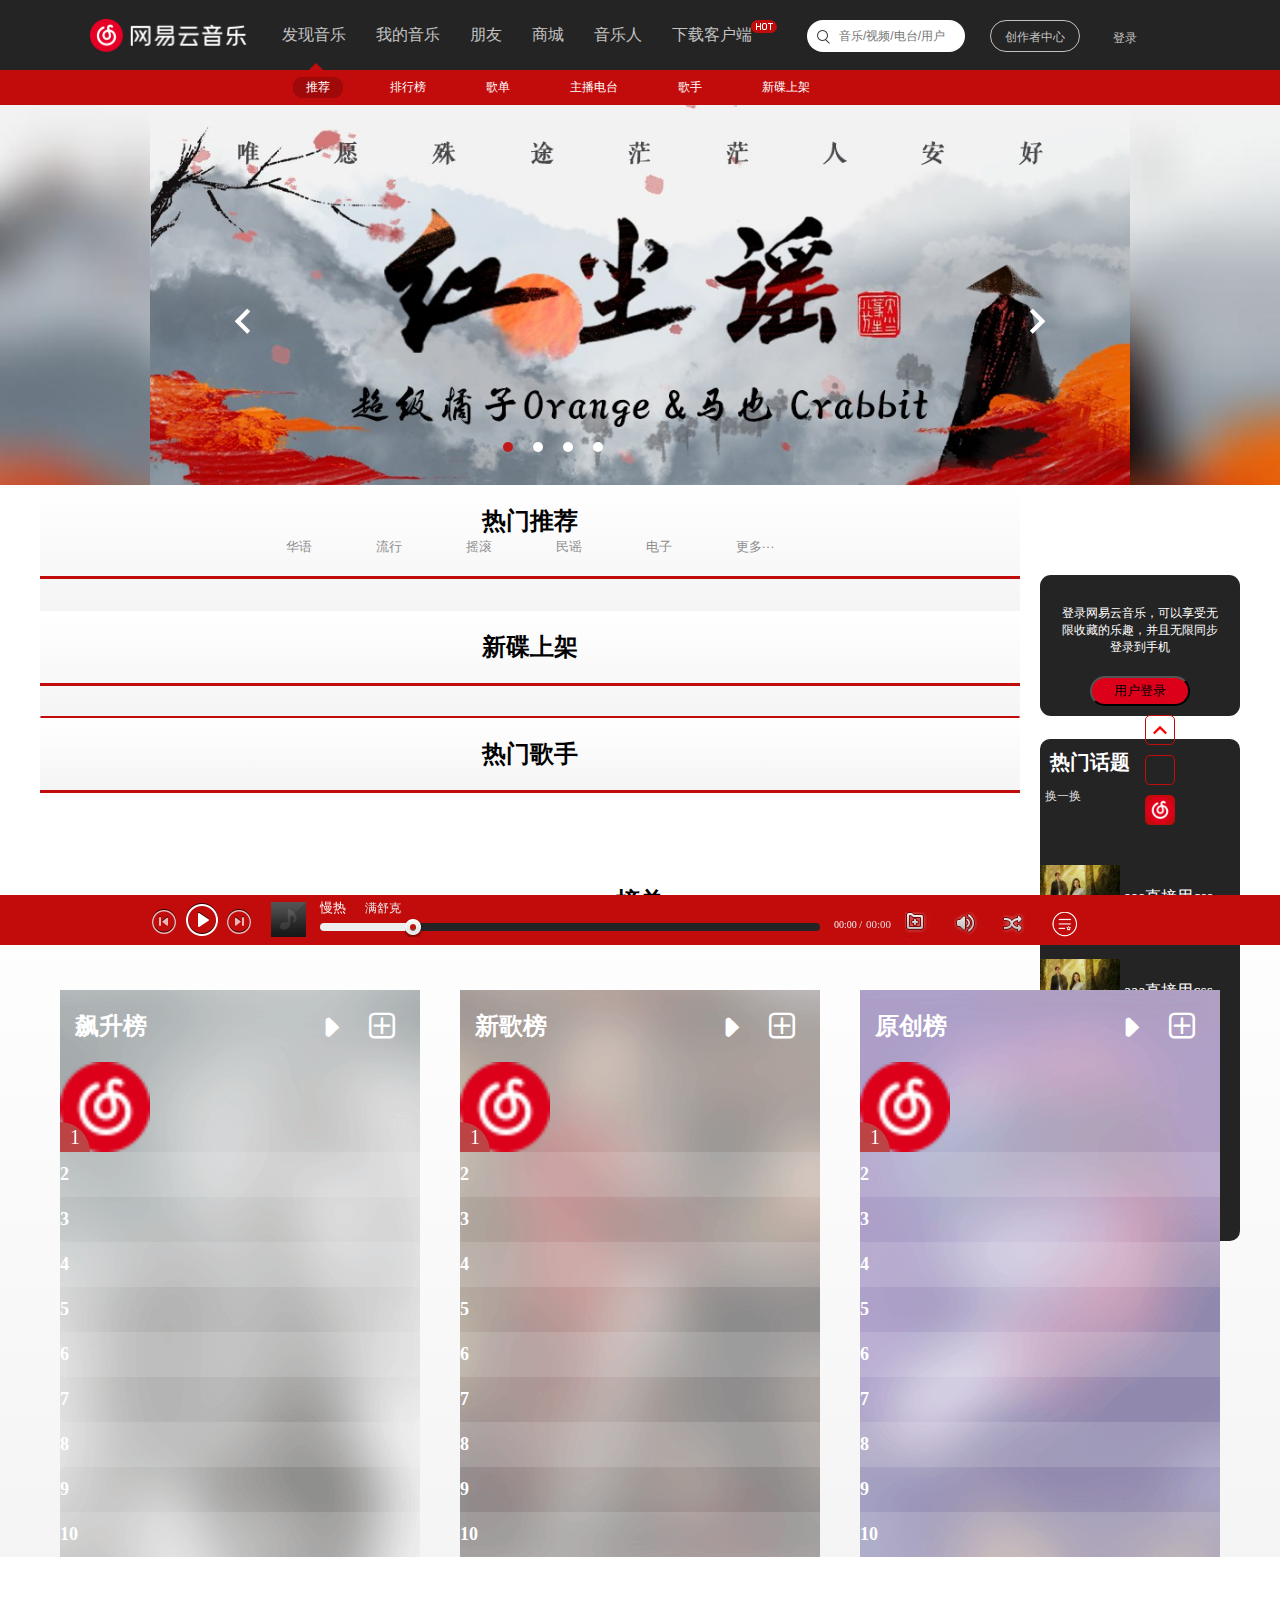
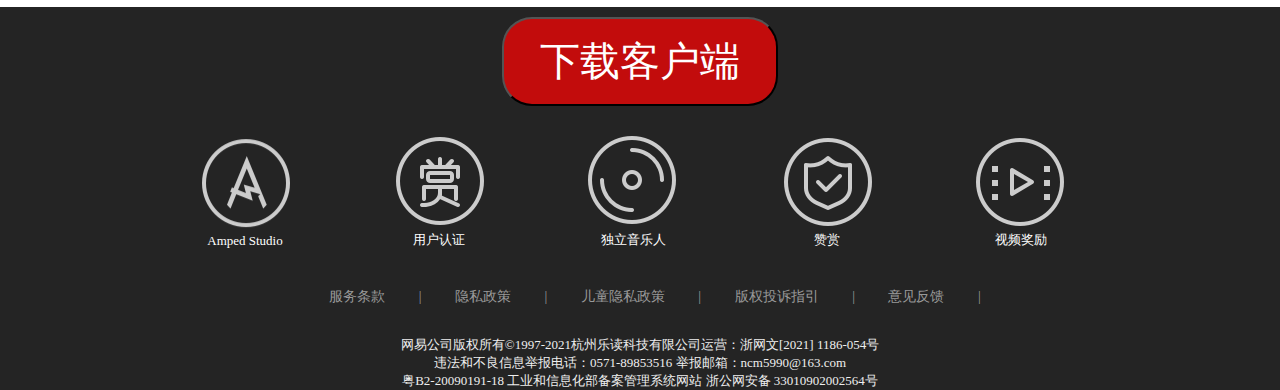
==== index.html @ 09f75d15 "主页登录" ====
<!DOCTYPE html>
<html lang="en">
<head>
    <meta charset="UTF-8">
    <meta http-equiv="X-UA-Compatible" content="IE=edge">
    <meta name="viewport" content="width=device-width, initial-scale=1.0">
    <meta name="keywords" content="网易云音乐，音乐，播放器，网易，下载，播放，DJ，免费，明星，精选，歌单，识别音乐，收藏，分享音乐，音乐互动，高音质，320K，音乐社交，官网，music.163.com">
    <meta name="description" content="网易云音乐是一款专注于发现与分享的音乐产品，依托专业音乐人、DJ、好友推荐及社交功能，为用户打造全新的音乐生活。">
    <link rel="stylesheet" href="css/base.css">
    <link rel="stylesheet" href="css/master-index.css">
    <link rel="stylesheet" href="css/product.css">
    <link rel="stylesheet" href="css/user.css">
    <link rel="stylesheet" href="css/search.css">
   <!-- <link rel="shortcut icon" href="images/base/favicon (1).ico" type="image/x-icon"> -->
    <title>网易云音乐</title>
    <style>
        
    </style>
</head>
<body>
    <head>
        <!-- 顶部导航栏 -->
        <div class="flex-top">
            <div class="top">
                    <h1 class="logo"><a href="#/index">网易云音乐</a></h1>
                    <div class="nav">
                        <ul>
                            <li class="nav-son">
                                <a href="#">发现音乐</a>
                            </li>
                            <li class="nav-son"><a href="#">我的音乐</a></li>
                            <li class="nav-son"><a href="#">朋友</a></li>
                            <li class="nav-son"><a href="#">商城</a></li>
                            <li class="nav-son"><a href="#">音乐人</a></li>
                            <li class="nav-son"><a href="#">下载客户端</a></li>
                        </ul>
                        <div class="nav-hot"></div>
                    </div>
                    <!-- 搜索 -->
                    <div class="search">
                        <form action="" id="sea-form">
                            <input type="text" name="" id="index-sea" placeholder="音乐/视频/电台/用户">
                        </form>
                        <div class="relative-search">
                            <p class="rs-user">搜索相关用户 ></p>
                            <div class="rs-main">
                                <div class="rs-m" type='songs'>
                                    <div class="rs-type">
                                        <i class="ico rs-ico-s"></i>
                                        <em>单曲</em>
                                    </div>
                                    <div class="rs-con">
                                        <ul>
                                            <!-- <li>水星记-郭顶</li> -->
                                        </ul>
                                    </div>
                                </div>
                                <div class="rs-m" type='artists'>
                                    <div class="rs-type">
                                        <i class="ico rs-ico-er"></i>
                                        <em>歌手</em>
                                    </div>
                                    <div class="rs-con">
                                        <ul>
                                            <!-- <li>水星记-郭顶</li> -->
        
                                        </ul>
                                    </div>
                                </div>
                                <div class="rs-m " type='albums'>
                                    <div class="rs-type">
                                        <i class="ico rs-ico-al"></i>
                                        <em>专辑</em>
                                    </div>
                                    <div class="rs-con">
                                        <ul>
                                            <!-- <li>水星记-郭顶</li> -->
        
                                        </ul>
                                    </div>
                                </div>
                                <div class="rs-m" type='playlists'>
                                    <div class="rs-type">
                                        <i class="ico rs-ico-l"></i>
                                        <em>歌单</em>
                                    </div>
                                    <div class="rs-con">
                                        <ul>
                                            <!-- <li>水星记-郭顶</li> -->
                                        </ul>
                                    </div>
                                </div>
                            </div>
                        </div>
                    </div>
                    <!-- 创作者中心 -->
                    <div class="create">
                        <a href="#">创作者中心</a>
                    </div>
                    <div class="top-login">
                        <a href="#" id="login">登录</a>
                        <div class="person-head" style="display: none;"> 
                            <div class="personal-menu">
                                <ul>
                                    <li>
                                        <i class="top-ico top-ico-1"></i>
                                        <span>我的主页</span>
                                    </li>
                                    <li>
                                        <i class="top-ico top-ico-2"></i>
                                        <span>我的消息</span>
                                    </li>
                                    <li>
                                        <i class="top-ico top-ico-3"></i>
                                        <span>我的等级</span>
                                    </li>
                                    <li>
                                        <i class="top-ico top-ico-4"></i>
                                        <span>VIP会员</span>
                                    </li>
                                    <li>
                                        <i class="top-ico top-ico-5"></i>
                                        <span>个人设置</span>
                                    </li>
                                    <li>
                                        <i class="top-ico top-ico-6"></i>
                                        <span>实名认证</span>
                                    </li>
                                    <li id="logout">
                                        <i class="top-ico top-ico-7"></i>
                                        <span>退出</span>
                                    </li>
                                </ul>
                            </div>
                        </div> 
                    </div>
            </div>
            <div class="box-subnav">
                <ul class="subnav">
                    <li class="subnav-first subnav-first-s"><a href="#">推荐</a></li>
                    <li class="subnav-first"><a href="#">排行榜</a></li>
                    <li class="subnav-first"><a href="#">歌单</a></li>
                    <li class="subnav-first"><a href="#">主播电台</a></li>
                    <li class="subnav-first"><a href="#">歌手</a></li>
                    <li class="subnav-first"><a href="#">新碟上架</a></li>
                    <div class="triangle"></div>
                </ul>
    
            </div>
        </div>
    </head>
        <!-- 占位 -->
        <div class="occu"></div>
        <!-- 首页 -->
    <div id="index" style="display: block;">
        <!-- 轮播图 -->
        <div class="box-reco">
            <div class="scroll">
                <ul>
                    <li class="rec-pic">
                        <img src="images/scroll/109951165909900081 (1).jpg" alt="">
                        <!-- <img src="images/scroll/109951165908393576.jpg" alt=""> -->
                    </li>
                    <li class="rec-pic">
                        <img src="images/scroll/109951165910034661 (1).jpg" alt="">
                    </li>
                    <li class="rec-pic">
                        <img src="images/scroll/109951165910191407 (1).jpg" alt="">
                    </li>
                    <li class="rec-pic">
                        <img src="images/scroll/109951165910873012 (1).jpg" alt="">
                    </li>
                </ul>
                <div class="arrow-l"></div>
                <div class="arrow-r"></div>
                <ul class="box-scr-dot">
    
                </ul>
            </div>
        </div>
        <!-- 中间 -->
        <div class="main clearfix">
            <!-- 中间左边 -->
            <div class="lw ">
                <!-- 热门推荐 -->
                <div class="box-hot">
                    <div class="hot-title">
                        <h2>热门推荐</h2>
                        <div class="box-hot-class">
                            <span class="hot-class"><a id="mand">华语</a></span>
                            <span class="hot-class"><a>流行</a></span>
                            <span class="hot-class"><a>摇滚</a></span>
                            <span class="hot-class"><a>民谣</a></span>
                            <span class="hot-class"><a>电子</a></span>
                            <span class=""><a>更多···</a></span>
                        </div>
                    </div>
                    <div class="hot w">
                        <div class="hot-son">
                            <a href="" class="hot-song">
                                <div class="msk"></div>
                                <img src="" alt="">
                                <div class="b-coast">
                                    <span class="hot-play"></span>
                                    <span class="hot-list"></span>
                                    <!-- 播放次数 -->
                                    <div class="plays"></div>
                                </div>
                                <p></p>
                            </a>
                        </div>
                        <div class="hot-son">
                            <a href="" class="hot-song">
                                <div class="msk"></div>
                                <img src="" alt="">
                                <div class="b-coast">
                                    <span class="hot-play"></span>
                                    <span class="hot-list"></span>
                                    <!-- 播放次数 -->
                                    <div class="plays"></div>
                                </div>
                                <p></p>
                            </a>
                        </div>
                        <div class="hot-son">
                            <a href="" class="hot-song">
                                <div class="msk"></div>
                                <img src="" alt="">
                                <div class="b-coast">
                                    <span class="hot-play"></span>
                                    <span class="hot-list"></span>
                                    <!-- 播放次数 -->
                                    <div class="plays"></div>
                                </div>
                                <p></p>
                            </a>
                        </div>
                        <div class="hot-son">
                            <a href="" class="hot-song">
                                <div class="msk"></div>
                                <img src="" alt="">
                                <div class="b-coast">
                                    <span class="hot-play"></span>
                                    <span class="hot-list"></span>
                                    <!-- 播放次数 -->
                                    <div class="plays"></div>
                                </div>
                                <p></p>
                            </a>
                        </div>
                        <div class="hot-son">
                            <a href="" class="hot-song">
                                <div class="msk"></div>
                                <img src="" alt="">
                                <div class="b-coast">
                                    <span class="hot-play"></span>
                                    <span class="hot-list"></span>
                                    <!-- 播放次数 -->
                                    <div class="plays"></div>
                                </div>
                                <p></p>
                            </a>
                        </div>
                    </div>
                </div>
                <!-- 新碟上架 -->
                <div class="box-shelves">
                    <div class="shelves-title">
                        <h2>新碟上架</h2>
                    </div>
                    <div class="shelves w">
                        <div class="she-arrow-l"></div>
                        <div class="she-arrow-r"></div>
                        <div class="b-shelves">
    
                        </div>
                        <!-- <ul>
                        <li class="shelves-disc">
                            <img src="http://p3.music.126.net/-m-l_6UuaaC8om3YpktDwQ==/109951165933863714.jpg">
                            <span class="msk"></span>
                            <p>
                                <a class="she-disc-name">宋词</a>
                            </p>
                            <p>
                                <a class="she-disc-singer">窦唯   朝简</a>
                            </p>
                        </li>
                    </ul> -->
                    </div>
                </div>
                <!-- 热门歌手 -->
                <div class="box-singer">
                    <div class="singer-title">
                        <h2>热门歌手</h2>
                    </div>
                    <div class="b-singer w">
                        <ul class="">
                            <!-- <li class="singer">
                            <img src="images/occupy/109951162820707114.jpg" alt="">
                            <div class="sin">
                            <p><a href="#" class="sin-name">Find乐团</a></p>
                            <p><a href="#" class="sin-brief">独立音乐人</a></p>
                            </div>
                        </li> -->
                        </ul>
                    </div>
                </div>
            </div>
            <!-- 中间右边 -->
            <div class="rw">
                <div class="user">
                    <div class="nologin">
                        <p>登录网易云音乐，可以享受无限收藏的乐趣，并且无限同步登录到手机</p>
                        <button>用户登录</button>
                    </div>
                    <div class="loging">
                        <div class="user-pic">
                            <img src="images/occupy/109951162820707114.jpg" alt="">
                        </div>
                        <div class="loging-r">
                            <div class="user-name">用户名</div>
                            <button>签到</button>
                        </div>
                        <div class="loging-bu">
                            <div class="l-bu">
                                <p class="playlist-count">0</p>
                                <p>歌单</p>
                            </div>
                            <div class="l-bu">
                                <p class="mv-count">0</p>
                                <p>mv</p>
                            </div>
                            <div class="l-bu">
                                <p class="program-count">0</p>
                                <p>节目</p>
                            </div>
                        </div>
                    </div>
                </div>
                <!-- 热门话题 -->
                <div class="b-hot-topic">
                    <div class="topic-t">热门话题</div>
                    <span>换一换</span>
                    <ul>
                        <li>
                            <div class="t-pic">
                                <img src="" alt="">
                            </div>
                            <p class="t-title"></p>
                        </li>
                        <li>
                            <div class="t-pic">
                                <img src="images/occupy/109951165809269097.jpg" alt="">
                            </div>
                            <p class="t-title">aaa直接用css属性设置(只有-webkit内核才有作用)</p>
                        </li>
                        <li>
                            <div class="t-pic">
                                <img src="images/occupy/109951165809269097.jpg" alt="">
                            </div>
                            <p class="t-title">aaa直接用css属性设置(只有-webkit内核才有作用)</p>
                        </li>
                        <li>
                            <div class="t-pic">
                                <img src="images/occupy/109951165809269097.jpg" alt="">
                            </div>
                            <p class="t-title">aaa直接用css属性设置(只有-webkit内核才有作用)</p>
                        </li>
                        <li>
                            <div class="t-pic">
                                <img src="images/occupy/109951165809269097.jpg" alt="">
                            </div>
                            <p class="t-title">aaa直接用css属性设置(只有-webkit内核才有作用)</p>
                        </li>
                    </ul>
                </div>
            </div>
        </div>
        <!-- 榜单 -->
        <div class="box-rank">
            <div class="rank-title">
                <h2>榜单</h2>
            </div>
            <div class="b-rank main">
                <div class="up-rank rankone" tag='19723756'>
                    <div class="rank-top">
                        <h2>飙升榜</h2>
                        <span title="添加到播放列表"></span>
                        <span title="播放"></span>
                    </div>
                    <ul>
                        <li class="rank rank-on">
                            <span class="rank-pic" style="display: inline-block;"></span>
                            <span class="pic-num">1</span>
                            <a href="javascript:;"></a>
                            <div class="rank-ico">
                                <span title="播放"></span>
                                <span title="添加到播放列表"></span>
                            </div>
                            <span class="singer-name"><a href="javascript:;"></a></span>
                        </li>
                        <li class="rank rank-even">
                            <span class="rank-pic"></span>
                            <span class="rank-num">2</span>
                            <a href="javascript:;"></a>
                            <div class="rank-ico">
                                <span title="播放"></span>
                                <span title="添加到播放列表"></span>
                            </div>
                            <span class="singer-name"><a href="javascript:;"></a></span>
                        </li>
                        <li class="rank">
                            <span class="rank-pic"></span>
                            <span class="rank-num">3</span>
                            <a href="javascript:;"></a>
                            <div class="rank-ico">
                                <span title="播放"></span>
                                <span title="添加到播放列表"></span>
                            </div>
                            <span class="singer-name"><a href="javascript:;"></a></span>
                        </li>
                        <li class="rank rank-even">
                            <span class="rank-pic"></span>
                            <span class="rank-num">4</span>
                            <a href="javascript:;"></a>
                            <div class="rank-ico">
                                <span title="播放"></span>
                                <span title="添加到播放列表"></span>
                            </div>
                            <span class="singer-name"><a href="javascript:;"></a></span>
                        </li>
                        <li class="rank">
                            <span class="rank-pic"></span>
                            <span class="rank-num">5</span>
                            <a href="javascript:;"></a>
                            <div class="rank-ico">
                                <span title="播放"></span>
                                <span title="添加到播放列表"></span>
                            </div>
                            <span class="singer-name"><a href="javascript:;"></a></span>
                        </li>
                        <li class="rank rank-even">
                            <span class="rank-pic"></span>
                            <span class="rank-num">6</span>
                            <a href="javascript:;"></a>
                            <div class="rank-ico">
                                <span title="播放"></span>
                                <span title="添加到播放列表"></span>
                            </div>
                            <span class="singer-name"><a href="javascript:;"></a></span>
                        </li>
                        <li class="rank">
                            <span class="rank-pic"></span>
                            <span class="rank-num">7</span>
                            <a href="javascript:;"></a>
                            <div class="rank-ico">
                                <span title="播放"></span>
                                <span title="添加到播放列表"></span>
                            </div>
                            <span class="singer-name"><a href="javascript:;"></a></span>
                        </li>
                        <li class="rank rank-even">
                            <span class="rank-pic"></span>
                            <span class="rank-num">8</span>
                            <a href="javascript:;"></a>
                            <div class="rank-ico">
                                <span title="播放"></span>
                                <span title="添加到播放列表"></span>
                            </div>
                            <span class="singer-name"><a href="javascript:;"></a></span>
                        </li>
                        <li class="rank">
                            <span class="rank-pic"></span>
                            <span class="rank-num">9</span>
                            <a href="javascript:;"></a>
                            <div class="rank-ico">
                                <span title="播放"></span>
                                <span title="添加到播放列表"></span>
                            </div>
                            <span class="singer-name"><a href="javascript:;"></a></span>
                        </li>
                        <li class="rank rank-even">
                            <span class="rank-pic"></span>
                            <span class="rank-num">10</span>
                            <a href="javascript:;"></a>
                            <div class="rank-ico">
                                <span title="播放"></span>
                                <span title="添加到播放列表"></span>
                            </div>
                            <span class="singer-name"><a href="javascript:;"></a></span>
                        </li>
    
                    </ul>
                </div>
                <div class="new-rank rankone" tag='3779629'>
                    <div class="rank-top">
                        <h2>新歌榜</h2>
                        <span title="添加到播放列表"></span>
                        <span title="播放"></span>
                    </div>
                    <ul>
                        <li class="rank rank-on">
                            <span class="rank-pic" style="display: inline-block;"></span>
                            <span class="pic-num">1</span>
                            <a href="javascript:;"></a>
                            <div class="rank-ico">
                                <span title="播放"></span>
                                <span title="添加到播放列表"></span>
                            </div>
                            <span class="singer-name"><a href="javascript:;"></a></span>
                        </li>
                        <li class="rank rank-even">
                            <span class="rank-pic"></span>
                            <span class="rank-num">2</span>
                            <a href="javascript:;"></a>
                            <div class="rank-ico">
                                <span title="播放"></span>
                                <span title="添加到播放列表"></span>
                            </div>
                            <span class="singer-name"><a href="javascript:;"></a></span>
                        </li>
                        <li class="rank">
                            <span class="rank-pic"></span>
                            <span class="rank-num">3</span>
                            <a href="javascript:;"></a>
                            <div class="rank-ico">
                                <span title="播放"></span>
                                <span title="添加到播放列表"></span>
                            </div>
                            <span class="singer-name"><a href="javascript:;"></a></span>
                        </li>
                        <li class="rank rank-even">
                            <span class="rank-pic"></span>
                            <span class="rank-num">4</span>
                            <a href="javascript:;"></a>
                            <div class="rank-ico">
                                <span title="播放"></span>
                                <span title="添加到播放列表"></span>
                            </div>
                            <span class="singer-name"><a href="javascript:;"></a></span>
                        </li>
                        <li class="rank">
                            <span class="rank-pic"></span>
                            <span class="rank-num">5</span>
                            <a href="javascript:;"></a>
                            <div class="rank-ico">
                                <span title="播放"></span>
                                <span title="添加到播放列表"></span>
                            </div>
                            <span class="singer-name"><a href="javascript:;"></a></span>
                        </li>
                        <li class="rank rank-even">
                            <span class="rank-pic"></span>
                            <span class="rank-num">6</span>
                            <a href="javascript:;"></a>
                            <div class="rank-ico">
                                <span title="播放"></span>
                                <span title="添加到播放列表"></span>
                            </div>
                            <span class="singer-name"><a href="javascript:;"></a></span>
                        </li>
                        <li class="rank">
                            <span class="rank-pic"></span>
                            <span class="rank-num">7</span>
                            <a href="javascript:;"></a>
                            <div class="rank-ico">
                                <span title="播放"></span>
                                <span title="添加到播放列表"></span>
                            </div>
                            <span class="singer-name"><a href="javascript:;"></a></span>
                        </li>
                        <li class="rank rank-even">
                            <span class="rank-pic"></span>
                            <span class="rank-num">8</span>
                            <a href="javascript:;"></a>
                            <div class="rank-ico">
                                <span title="播放"></span>
                                <span title="添加到播放列表"></span>
                            </div>
                            <span class="singer-name"><a href="javascript:;"></a></span>
                        </li>
                        <li class="rank">
                            <span class="rank-pic"></span>
                            <span class="rank-num">9</span>
                            <a href="javascript:;"></a>
                            <div class="rank-ico">
                                <span title="播放"></span>
                                <span title="添加到播放列表"></span>
                            </div>
                            <span class="singer-name"><a href="javascript:;"></a></span>
                        </li>
                        <li class="rank rank-even">
                            <span class="rank-pic"></span>
                            <span class="rank-num">10</span>
                            <a href="javascript:;"></a>
                            <div class="rank-ico">
                                <span title="播放"></span>
                                <span title="添加到播放列表"></span>
                            </div>
                            <span class="singer-name"><a href="javascript:;"></a></span>
                        </li>
    
                    </ul>
                </div>
                <div class="ori-rank rankone" tag='2884035'>
                    <div class="rank-top">
                        <h2>原创榜</h2>
                        <span title="添加到播放列表"></span>
                        <span title="播放"></span>
                    </div>
                    <ul>
                        <li class="rank rank-on">
                            <span class="rank-pic" style="display: inline-block;"></span>
                            <span class="pic-num">1</span>
                            <a href="javascript:;"></a>
                            <div class="rank-ico">
                                <span title="播放"></span>
                                <span title="添加到播放列表"></span>
                            </div>
                            <span class="singer-name"><a href="javascript:;"></a></span>
                        </li>
                        <li class="rank rank-even">
                            <span class="rank-pic"></span>
                            <span class="rank-num">2</span>
                            <a href="javascript:;"></a>
                            <div class="rank-ico">
                                <span title="播放"></span>
                                <span title="添加到播放列表"></span>
                            </div>
                            <span class="singer-name"><a href="javascript:;"></a></span>
                        </li>
                        <li class="rank">
                            <span class="rank-pic"></span>
                            <span class="rank-num">3</span>
                            <a href="javascript:;"></a>
                            <div class="rank-ico">
                                <span title="播放"></span>
                                <span title="添加到播放列表"></span>
                            </div>
                            <span class="singer-name"><a href="javascript:;"></a></span>
                        </li>
                        <li class="rank rank-even">
                            <span class="rank-pic"></span>
                            <span class="rank-num">4</span>
                            <a href="javascript:;"></a>
                            <div class="rank-ico">
                                <span title="播放"></span>
                                <span title="添加到播放列表"></span>
                            </div>
                            <span class="singer-name"><a href="javascript:;"></a></span>
                        </li>
                        <li class="rank">
                            <span class="rank-pic"></span>
                            <span class="rank-num">5</span>
                            <a href="javascript:;"></a>
                            <div class="rank-ico">
                                <span title="播放"></span>
                                <span title="添加到播放列表"></span>
                            </div>
                            <span class="singer-name"><a href="javascript:;"></a></span>
                        </li>
                        <li class="rank rank-even">
                            <span class="rank-pic"></span>
                            <span class="rank-num">6</span>
                            <a href="javascript:;"></a>
                            <div class="rank-ico">
                                <span title="播放"></span>
                                <span title="添加到播放列表"></span>
                            </div>
                            <span class="singer-name"><a href="javascript:;"></a></span>
                        </li>
                        <li class="rank">
                            <span class="rank-pic"></span>
                            <span class="rank-num">7</span>
                            <a href="javascript:;"></a>
                            <div class="rank-ico">
                                <span title="播放"></span>
                                <span title="添加到播放列表"></span>
                            </div>
                            <span class="singer-name"><a href="javascript:;"></a></span>
                        </li>
                        <li class="rank rank-even">
                            <span class="rank-pic"></span>
                            <span class="rank-num">8</span>
                            <a href="javascript:;"></a>
                            <div class="rank-ico">
                                <span title="播放"></span>
                                <span title="添加到播放列表"></span>
                            </div>
                            <span class="singer-name"><a href="javascript:;"></a></span>
                        </li>
                        <li class="rank">
                            <span class="rank-pic"></span>
                            <span class="rank-num">9</span>
                            <a href="javascript:;"></a>
                            <div class="rank-ico">
                                <span title="播放"></span>
                                <span title="添加到播放列表"></span>
                            </div>
                            <span class="singer-name"><a href="javascript:;"></a></span>
                        </li>
                        <li class="rank rank-even">
                            <span class="rank-pic"></span>
                            <span class="rank-num">10</span>
                            <a href="javascript:;"></a>
                            <div class="rank-ico">
                                <span title="播放"></span>
                                <span title="添加到播放列表"></span>
                            </div>
                            <span class="singer-name"><a href="javascript:;"></a></span>
                        </li>
    
                    </ul>
                </div>
            </div>
        </div>
    </div>
    <div id="search" class="w" style="display: none;">
        <div class="s-bar">
        <input type="text" value="something" id="s-inp">
        <input type="button" name="" id="s-btn">
    </div>
    <span class="s-tip">搜索“”，找到 9999 首单曲</span>
    <div class="s-class">
        <ul>
            <li class="s-cl-on">单曲</li>
            <li>歌手</li>
            <li>专辑</li>
            <li>视频</li>
            <li>歌词</li>
            <li>歌单</li>
            <li>声音主播</li>
            <li>用户</li>
        </ul>
    </div>
    <div class="s-res">
        <ul>
            <!-- <li>
                <span class="s-name">something</span>
                <div class="s-ico">
                    <span class="s-play"></span>
                    <span class="s-add"></span>
                </div>
                <span class="s-art">YYYY</span>
                <span class="s-alu">ZZZ</span>
                <span class="s-leng">00:00</span>
            </li> -->
            
        </ul>
    </div>
    <div class="s-page">
        <button href="#" class="pa-b">&lt;&nbsp;上一页</button> 
        <div class="pa-count">
            <a href="#" class="pa-on">1</a>
            <!-- <span>...</span>
            <a href="#">2</a>
            <a href="#">2</a>
            <a href="#">2</a>
            <span>...</span>
            <a href="#">2</a> -->
        </div>
        <button href="#" class="pa-n">下一页&nbsp;&gt;</button>
    </div>
    </div>
    <footer>
        <div class="w">
            <div class="btu">
                <button><a href="#">下载客户端</a></button>
            </div>
            <div class="footer-pic">
                <a href="#">
                    <span class="footer-pic-son footer-pic-son1">
                        <p>Amped Studio</p>
                    </span>
                </a>
                <a href="#">
                    <span class="footer-pic-son footer-pic-son2">
                        <p>用户认证</p>
                    </span>
                </a>
                <a href="#">
                    <span class="footer-pic-son footer-pic-son3">
                        <p>独立音乐人</p>
                    </span>
                </a>
                <a href="#">
                    <span class="footer-pic-son footer-pic-son4">
                        <p>赞赏</p>
                    </span>
                </a>
                <a href="#">
                    <span class="footer-pic-son footer-pic-son5">
                        <p>视频奖励</p>
                    </span>
                </a>

            </div>
            <div class="clause">
                <a href="#">服务条款</a>
                <span>|</span>
                <a href="#">隐私政策</a>
                <span>|</span>
                <a href="#">儿童隐私政策</a>
                <span>|</span>
                <a href="#">版权投诉指引</a>
                <span>|</span>
                <a href="#">意见反馈</a>
                <span>|</span>
            </div>
            <div class="msg">
                <p>网易公司版权所有©1997-2021杭州乐读科技有限公司运营：<a href="#">浙网文[2021] 1186-054号</a></p>
                <p>
                    违法和不良信息举报电话：0571-89853516
                    <a href="#"> 举报邮箱：ncm5990@163.com</a>
                </p>
                <a href="#">粤B2-20090191-18 工业和信息化部备案管理系统网站 </a>
                <a href="#"> 浙公网安备 33010902002564号</a>
            </div>
        </div>
    </footer>
    <!-- 播放器 -->
    <div class="box-play">
        <div class="b-play w">
            <audio src="https://music.163.com/song/media/outer/url?id=1837817804.mp3" id="bar-song" preload="auto">
                <source src="" type="audio/ogg">
                <source type="audio/mpeg">
            </audio>
            <!-- 播放暂停 -->
            <button id="Bplay"></button>
            <!-- 上一首 -->
            <button id="play"></button>
            <!-- 下一首 -->
            <button id="Nplay"></button>
            <div class="play-pic"></div>
            <div>
                <div>
                    <div id="play-song">慢热</div>
                    <div id="play-singer">满舒克</div>
                </div>
                <div class="progress-bar">
                    <div id="bar-white">
                        <span></span>
                    </div>
                    <div></div>
                </div>
            </div>
            <div class="bar-time">
                <div id="play-time">00:00&nbsp;/</div>
                <div id="song-time">00:00</div>
            </div>
            <div id="collect"></div>
            <div id="void-set"></div>
            <div class="play-set"></div>
            <div class="play-list">
                <ul class="song-list">

                </ul>
            </div>
        </div>
    </div>
    <!-- 右下角浮标 -->
    <div class="br">
        <div class="back-top" title="回到顶部"></div>
        <div class="theme" title="更换主题"></div>
        <div class="client" title="下载客户端"></div>
    </div>
    <!-- 登录界面 -->
    <div class="box-login">
        <div class="login-main">
            <div class="b-login-1">
                <span class="log-close">×</span>
                <span class="log-tip">请先勾选同意《服务条款》《隐私政策》《儿童隐私政策》</span>
                <div class="log-top">
                    <h4>登录</h4>
                </div>
                <div class="log-1-m">
                    <div class="log-l">
                        <img src="images/base/platform.png" alt="">
                        <input type="button" value="手机号登录" id="log-num">
                        <input type="button" value="注册" id="logon">
                    </div>
                    <div class="log-r">
                        <ul>
                            <li>
                                <span class="log-r-ico-1"></span>
                                <a href="#">微信登录</a>
                            </li>
                            <li>
                                <span class="log-r-ico-2"></span>
                                <a href="#">QQ登录</a>
                            </li>
                            <li>
                                <span class="log-r-ico-3"></span>
                                <a href="#">微博登录</a>
                            </li>
                            <li id="log-address">
                                <span class="log-r-ico-4"></span>
                                <a href="#">网易邮箱登录</a>
                            </li>
                        </ul>
                    </div>
                    <div class="log-1-b">
                        <input type="checkbox" name="" id="log-agree">
                        <i>同意</i>
                        <a href="#">《服务条款》</a>
                        <a href="">《隐私政策》</a>
                        <a href="">《儿童隐私政策》</a>
                    </div>
                </div>
    
            </div>
            <div class="b-login-2">
                <span class="log-close">×</span>
                <div class="log-top">
                    <h4>手机号登录</h4>
                </div>
                <div class="log-2-m">
                    <input type="text" name="" id="account" placeholder="请输入手机号">
                    <input type="password" name="" id="password" placeholder="请输入密码">
                    <div class="log-2-occ">
                        <div class="log-2-err">
                            <i class="ico"></i>
                            <span></span>
                        </div>
                    </div>
                    <div class="log-2-choice">
                        <div class="log-2-auto">
                            <input type="checkbox">
                            <span>自动登录</span>
                        </div>
                        <div class="log-2-forget">
                            <a href="#">忘记密码？</a>
                        </div>
                    </div>
                    <input type="button" name="" id="log-btn" value="登录" />
                </div>
                <div class="log-2-b">
                    <a href="#" class="log-2-method"> &lt; &nbsp;其他登录方式</a>
                    <a href="#" class="log-2-logon">没有账号？免费注册 &nbsp;&gt;</a>
                </div>
            </div>
        </div>
            
        <!-- <div class="b-login-msk">&nbsp;</div> -->
    </div>
    <script type="text/javascript" src="js/Ajax函数.js"></script>
    <script type="text/javascript" src="js/layout.js" async defer></script>
    <script type="text/javascript" src="js/animation.js" async='async'></script>
    <script type="text/javascript" src="js/songplay.js"></script>
    <script type="text/javascript" src="js/dyamic.js"></script>
    <script type="text/javascript" src="js/login.js" async defer></script>
    <script type=""></script>
</body>
</html>
---- css/base.css ----
/* 初始化 */
* {
    margin: 0;
    padding: 0;
    box-sizing: border-box;
}

/* 清除浮动 */
.clearfix::before,
.clearfix::after {
content: "";
display: table;
}

.clearfix:after {
    clear: both;
}

/* 超链接样式 */
a {
    color: rgb(218, 25, 25);
    text-decoration: none;
    cursor: pointer;
}

ul {
    list-style: none;
    letter-spacing: -5px;
}
li {
    letter-spacing: normal;
}

/* 表单初始化 */
input {
    border:0;
    box-sizing: border-box;
}

a {
    color: inherit;
}

span {
    margin: 0;
    padding: 0;
}

.clearfix::after {
    content: "";
    display: block;
    height: 0;
    clear: both;
    visibility: hidden;
}


.clearfix {/*IE6,7专有*/
    *zoom: 1;
}


/* 大布局 */

.main {
    width: 1200px;
    margin: 0 auto;
}

.w {
    width: 980px;
    min-width: 500px;
    max-width: 980px;
    margin: 0 auto;
}

.w a:hover {
    color: rgb(236, 65, 65);
}

.w p {
    overflow: hidden;
    text-overflow: ellipsis;
    white-space: nowrap;
}

.lw {
    float: left;
    width: 980px;
    min-width: 500px;
    max-width: 980px;
    margin: 0 auto;
}

.lw a:hover {
    color: rgb(236, 65, 65);
}

.lw p {
    overflow: hidden;
    text-overflow: ellipsis;
    white-space: nowrap;
}

.rw {
    float: right;
    width: 200px;
    height: 200px;
    margin: 90px 0;
}
---- css/master-index.css ----
@font-face {

    font-family: 'icomoon';
    src:url('icomoon/fonts/icomoon.eot');
    src:url('icomoon/fonts/icomoon.eot?#iefix') format('embedded-opentype'),
    url('icomoon/fonts/icomoon.ttf') format('truetype'),
    url('icomoon/fonts/icomoon.woff') format('woff'),
    url('icomoon/fonts/icomoon.svg?#icomoon') format('svg');
    font-weight: normal;
    font-style: normal;
}
 /* 顶部 */
 .flex-top {
     position: fixed;
     width: 100%;
     height: 105px;
     background: rgb(36, 36, 36);
     z-index: 1;
 }
.top {
    position: relative;
    width: 1100px;
    height: 70px;
    min-width: 890px;
    margin: 0 auto;
    color: rgb(194, 194, 194);
}

/* logo */
.logo {
    display: inline-block;
    width: 157px;
    height: 69px;
    margin-right: 20px;
    font-size: 0;
    line-height: 69px;
    color: rgb(221, 221, 221);
    background: url("../images/base/topbar.png");
    background-size: 152%;
}

.logo a {
    display: inline-block;
    width: 100%;
    height: 100%;
}

/* 顶部导航 */
.nav {
    display: inline-block;
    position: absolute;
    width: 500px;
}

.nav-son {
    display: inline-block;
    padding:  0 15px;
    line-height: 69px;
}

.nav-son:hover {
    background: #000;
}


.nav-hot {
    position: absolute;
    top: 20px;
    right: -10px;
    width: 28px;
    height: 19px;
    border-radius: 7px;
    background: url("../images/base/topbar.png");
    background-position: 50px 0px;
}

/* 搜索 */

.search{
    display: inline-block;
    position: absolute;
    top: 20px;
    right: 225px;
    width: 158px;
    height: 32px;
    margin-left: 40px;
}

#index-sea {
    display: inline-block;
    /* position: absolute;
    top: 20px;
    right: 225px; */
    width: 158px;
    height: 32px;
    font-size: 12px;
    padding-left: 32px;
    border-radius: 17px;
    background: #fff url(../images/base/topbar.png);
    background-position: 0px 117px;
    outline: none;
}

/* 相关搜索 */
.relative-search {
    display: none;
    position: absolute;
    top: 39px;
    left: 0;
    width: 238px;
    font-size: 12px;
    background: #fff;
    border: 1px solid #ddd;
    border-radius: 5px;
    z-index: 1;
}

.rs-user {
    height: 40px;
    line-height: 40px;
    padding-left: 15px;
    color: #ccc;
    border-bottom: 1px solid #ddd;
}



.rs-type {
    display: inline-block;
    width: 63px;
    padding: 5px 0 0 10px;
    color: #ccc;
    vertical-align: top;
}

.ico {
    display: inline-block;
    background: url(../images/base/icon.png);
} 
/* 相应图标 */
.rs-ico-s {
    width: 13px;
    height: 15px;
    background-position: -35px -300px;
}

.rs-ico-er {
    width: 13px;
    height: 15px;
    background-position: -50px -300px;
}

.rs-ico-al {
    width: 13px;
    height: 15px;
    background-position: -35px -320px;
}

.rs-ico-l {
    width: 13px;
    height: 15px;
    background-position: -50px -320px;
}

.rs-con {
    width: 169px;
    display: inline-block;
    color: #111;
}

.rs-m {
    display: none;
}

.rs-m ul {
    /* padding: 15px 0 15px 10px; */
    width: 100%;
    border-left: 1px solid #ddd;
    border-bottom: 1px solid #ddd;
}

.rs-m ul li {
    padding: 5px 0 2px 8px;
    cursor: pointer;
    overflow: hidden;
    text-overflow: ellipsis;
    white-space: nowrap;
}

.rs-m ul li:hover {
    background: #888;
}

.create {
    display: inline-block;
    position: absolute;
    top: 20px;
    right: 110px;
    width: 90px;
    height: 32px;
    line-height: 32px;
    text-align: center;
    border: 1px solid rgb(194, 194, 194);
    border-radius: 17px;
    font-size: 12px;
}

.top-login {
    display: inline-block;
    position: absolute;
    top: 20px;
    right: 40px;
    font-size: 12px;
    text-align: center;    
}

#login {
    display: inline-block;
    width: 30px;
    position: absolute;
    top: 10px;
    right: 10px;
}

/* 头像 */
.person-head {
    position: absolute;
    top: 0;
    right: 15px;
    width: 30px;
    height: 30px;
    background: url(../images/base/109951165647004069.jpg) no-repeat;
    border-radius: 50%;
}

/* 个人菜单 */

.personal-menu {
    display: none;
    position: absolute;
    top: 37px;
    left: -37px;
    width: 150px;
    text-align: left;
    color: #ccc;
    background: rgb(36,36,36);
    z-index: 2;
}

.personal-menu li {
    height: 34px;
    line-height: 34px;
    padding-left: 30px;
}

.personal-menu li:hover {
    background: rgb(53, 53, 53);
}

.top-ico {
    display: inline-block;
    width: 18px;
    height: 18px;
    margin: 7px 10px 0 0;
    background: url(../images/base/toplist.png);
}

/* 对应图标 */
.top-ico-1 {
    background-position: 0 -80px;
}

.top-ico-2{
    background-position: -20px -120px;
}

.top-ico-3{
    background-position: 0 -100px;
}

.top-ico-4{
    background-position: 0 -221px;
}

.top-ico-5{
    background-position: 0 -140px;
}

.top-ico-6{
    background-position: -20px -142px;
}

.top-ico-7{
    background-position: 0 -200px;
}

/* 头部红色部分 */

.box-subnav {
    display: block;
    position: relative;
    width: 100%;
    height: 35px;
    background: rgb(194, 12, 12);
}

.subnav {
    position: relative;
    margin: 0 auto;
    width: 1100px;
    padding-left: 186px;
}

.subnav-first {
    display: inline-block;
    margin: 7px 17px;
    padding: 2px 13px;
    font-size: 12px;
    color: #fff;
}

.subnav-first-s {
    background: rgb(160, 9, 9);
    border-radius: 9px;
}

.triangle {
    position: absolute;
    top: -14px;
    left: 219px;
    width: 0;
    height: 0;
    border: 7px solid transparent;
    border-bottom: 7px solid rgb(194, 12, 12);
}

.occu {
    width: 100%;
    height: 105px;
}



footer {
    width: 100%;
    margin-top: 50px;
    background: rgb(36, 36, 36);
    min-width: 980px;
}
footer .w a:hover {
    color: #ddd;
}

footer .btu {
    text-align: center;
} 

footer button {
    width: 276px;
    height: 89px;
    margin: 10px auto;
    font-size: 40px;
    color: #fff;
    background: rgb(194, 12, 12);
    border-radius: 30px;
    outline: none;
}

.footer-pic-son{
    display: inline-block;
    width: 90px;
    height: 100px;
    margin: 20px 50px;
    padding-top: 95px;
    font-size: 13px;
    text-align: center;
    color: #fff;
    background: url(../images/base/foot_enter_new.png);
}
.footer-pic-son1{
    background-position: 100% 91%;
}

.footer-pic-son2 {
    background-position: 100% 10%;
}

.footer-pic-son3 {
    background-position: 0 0;
}

.footer-pic-son4 {
    background-position: 100% 20%;
}

.footer-pic-son5 {
    background-position: 0 20%;
}

/* 条款 */
.clause {
    margin: 30px 0;
    font-size: 14px;
    text-align: center;
    color: rgb(153, 153, 153);
}

.clause a {
    display: inline-block;
    margin: 0 30px;
}

.msg {
    color: #eee;
    font-size: 13px;
    text-align: center;
}

/* 底部播放器 */
.box-play {
    position: fixed;
    bottom: 0;
    bottom: -45px;
    width: 100%;
    height: 50px;
    color: #fff;
    background: rgb(194, 12, 12);
    transition: all 0.5s;
    cursor: pointer;
}

.box-play:hover {
    bottom: 0;
}

.b-play {
    position: relative;
}

.b-play div,button {
    display: inline-block;
    cursor: pointer;
}

#Bplay {
    width: 30px;
    height: 30px;
    margin: 10px 0 0 0;
    background: url(../images/base/playbar.png);
    background-position: 0 -129px;
    border: none;
    outline: none;
}

#play {
    appearance: none;
    width: 34px;
    height: 37px;
    margin: 5px 0 0 0;
    background: url(../images/base/playbar.png);
    background-position: 0 -202px;
    border: none;
    outline: none;
}

#Nplay {
    width: 30px;
    height: 30px;
    margin: 10px 0 0 0;
    background: url(../images/base/playbar.png);
    background-position: -77px -129px;
    border: none;
    outline: none;
}

.play-pic {
    width: 35px;
    height: 35px;
    margin-left: 15px;
    background: url(../images/base/default_album.jpg);
    background-size: 100%;
}

#play-song {
    font-size: 13px;
    margin: 0 10px;
}

#play-singer {
    font-size: 12px;
    color: #eee;
    margin: 0 5px;
}

.b-play .progress-bar {
    display: block;
    position: relative;
    width: 500px;
    height: 8px;
    margin: 6px 10px;
    background: rgb(36, 36, 36);
    border-radius: 4px;
    /* overflow: hidden; */
}

#bar-white {
    display: inline-block;
    position: absolute;
    top: 0;
    /* display: inline-block; */
    width: 100px;
    height: 100%;
    background: #eee;
    border-radius: 4px;
}

#bar-white span{
    position: absolute;
    top: -6px;
    right: -5px;
    width: 20px;
    height: 20px;
    background: url(../images/base/iconall.png);
    background-position: -3px -251px
}

.bar-time {
    margin-bottom: 20px;
    vertical-align: middle;
}

#play-time {
    font-size: 10px;
    color: #eee;
}

#song-time {
    font-size: 11px;
    color: #ddd;
}

#collect,
#void-set,
.play-set,
.play-list {
    width: 25px;
    height: 25px;
    margin: 0 10px;
    background: url(../images/base/playbar.png);
    background-position: 0 0;
}

#collect {
    background-position: 61px 424px;
}

/* 声音设置 */
#void-set {
    background-position: 120px 367px;
}

/* 播放设置 */
.play-set {
    background-position: 56px 367px;
}

/* 播放列表 */
.play-list {
    background: url(../images/base/foot_enter_new.png);
    background-position: -33px -84px;
    background-size: 58px;
}

.song-list {
    display: none;
    position: absolute;
    bottom: 59px;
    right: 30px;
    width: 271px;
    height: 320px;
    padding-left: 6px;
    color: #fff;
    background: #ff2211;
    opacity: 0.7;
    overflow-y: scroll;
}

.song-list::-webkit-scrollbar{
    width: 5px;
    background-color: initial;
}

.song-list::-webkit-scrollbar-thumb {
    background: rgb(173, 3, 3);
}

.song-list li {
    width: 100%;
    height: 30px;
    line-height: 30px;
    font-size: 13px;
    overflow: hidden;
    text-overflow: ellipsis;
    white-space: nowrap;
}

/* 右下角浮标 */

.br {
    position: fixed;
    bottom: 60px;
    right: 100px;
    padding: 5px;
}

.br div {
    width: 30px;
    height: 30px;
    margin: 10px 0;
    border-radius: 5px;
    cursor: pointer;
    border: 1px solid rgb(194, 12, 12);  
}

.back-top {
  font-family: 'icomoon';
  font-size: 28px;
  color: red;
}

.theme {
    background: rgb(36, 36, 36);
}

.client {
    background: url(../images/base/favicon\ \(1\).ico) rgb(194, 12, 12);
    background-size: contain;
}

/* 登录 */



.login-main {
    display: block;
    /* display: none; */
    position: absolute;
    top: 23%;
    left: 26%;
    width: 530px;
    height: 372px;
    
}

/* 选择登录选项 */
.b-login-1,
.b-login-2 {
    width: 100%;
    background: #fff;
    box-shadow: 1px 1px 5px #777 ;
    border-radius: 5px;
    overflow: hidden;
    z-index: 11;
}

.log-top {
    width: 100%;
    height: 48px;
    line-height: 48px;
    padding: 0 25px;
    color: #fff;
    background: rgb(36,36,36);
    cursor: move;
}

.log-1-m {
    padding: 30px 0;
}

.log-l {
    display: inline-block;
    width: 300px;
    padding: 0 35px 3px 40px;
    border-right: 1px solid #bbb;
}

.log-l img {
    width: 100%;
}

#log-num,
#logon {
    display: block;
    width: 100%;
    height: 31px;
    margin-top: 20px;
    line-height: 31px;
    border: 1px solid #777;
    border-radius: 5px;
    text-align: center;
    cursor: pointer;
}

#log-num,
#log-btn {
    background: rgb(57, 135, 208);
    color: #fff;
}

#log-num:hover,
#log-btn:hover {
    background: rgb(76, 147, 206);
}

#logon {
    background: #eee;
    color: #000;
}

#logon:hover {
    background: #fff;
}

.log-r {
    display: inline-block;
    padding: 3px 20px 0;
    vertical-align: top;
}
.log-r ul {
    display: inline-block;
}

.log-r ul li {
    padding: 7px;
    cursor: pointer;
}

.log-r ul li a {
    display: inline-block;
    margin-left: 15px;
    vertical-align: middle;
}

.log-r ul li:hover a {
    text-decoration: underline ;
}

.log-r span {
    display: inline-block;
    width: 38px;
    height: 38px;
    background: url(../images/base/logo.png);
    background-position: 0 0;
    vertical-align: middle;
}

.log-r .log-r-ico-1 {
    background-position:-150px -670px;
}

.log-r .log-r-ico-2 {
    background-position:-190px -670px;
}

.log-r .log-r-ico-3 {
    background-position:-230px -670px;
}

.log-r .log-r-ico-4 {
    background-position:-270px -670px;
}

.log-1-b {
    padding: 15px 0 0 30px;
    font-size: 12px;
    color: #ddd
}

.log-1-b a {
    color:rgb(90, 133, 180)
}

.log-tip {
    display: none;
    position: absolute;
    top: 51%;
    left: 7%;
    width: 250px;
    padding: 10px;
    color: #fff;
    background: rgba(36,36,36,0.7);
}

/* 阻挡整个页面 */
.box-login {
    display: none;
    position: fixed;
    _position: absolute;
    z-index: 10;
    top: 0;
    bottom: 0;
    left: 0;
    right: 0;
    width: 100%;
    height: 100%;
}

/* 关闭 */
.log-close {
    position: absolute;
    top: 10px;
    right: 20px;
    color: #fff;
    cursor: pointer;
}

/* 手机登录界面 */
.b-login-2 {
    display: none;
    height: 340px;
}

.log-2-m {
    width: 220px;
    margin: 20px auto;
}

#account,
#password,
#log-btn {
    width: 100%;
    height: 30px;
    margin-top: 20px;
    border-radius: 2px;
    border: 1px solid #ddd;
}

/* 错误提示 */
/* 占位 */
.log-2-occ {
    height: 20px;
    line-height: 20px;
}

.log-2-err {
    display: none;
    margin: 5px 0;
    font-size: 12px;
    color: red;
}

.log-2-err i {
    width: 14px;
    height: 14px;
    margin-right: 10px;
    background-position: -50px -270px;
}

.log-2-choice {
    position: relative;
    margin: 10px 0;
    font-size: 12px;
    color: #aaa;
}

.log-2-auto {
    float: left;
}

.log-2-forget {
    float: right;
}

.log-2-b {
    height: 50px;
    padding: 19px;
    border-top: 1px solid #ccc;
    font-size: 12px;
    background: rgb(247, 247, 247);
}

.log-2-method {
    float: left;
    color:rgb(90, 133, 180)
}

.log-2-logon {
    float: right;
    color: #888;
}
---- css/product.css ----
@font-face {

    font-family: 'icomoon';
    src:url('icomoon/fonts/icomoon.eot');
    src:url('icomoon/fonts/icomoon.eot?#iefix') format('embedded-opentype'),
    url('icomoon/fonts/icomoon.ttf') format('truetype'),
    url('icomoon/fonts/icomoon.woff') format('woff'),
    url('icomoon/fonts/icomoon.svg?#icomoon') format('svg');
    font-weight: normal;
    font-style: normal;
}
/* 轮播图 */
.box-reco {
    position: relative;
    width: 100%;
    height: 380px;
    /* background: url(../images/scroll/109951165908393576.jpg) no-repeat; */
    background-size: 100%;
    transition: all 0.2s;
}

.scroll {
    position: relative;
    height: 380px;  
    width: 980px;
    min-width: 500px;
    max-width: 980px;
    margin: 0 auto;
    /* background: url(../images/scroll/109951165908393576\ \(1\).jpg) no-repeat; */
    background-size: contain;
}

.rec-pic {
    position: absolute;
    top: 0;
    width: 100%;
    height: 100%;
    transition: all 0.2s;
}

.rec-pic img {
    width: 100%;
    height: 100%;
}

.arrow-l {
    position: absolute;
    top: 50%;
    left: 68px;
    font-family: 'icomoon';
    font-size: 50px;
    color: #fff;
    cursor: pointer;
}

.arrow-r {
    position: absolute;
    top: 50%;
    right: 68px;
    font-family: 'icomoon';
    font-size: 50px;
    color: #fff;
    cursor: pointer;
}

.box-scr-dot {
    position: absolute;
    bottom: 5%;
    left: 35%;
    cursor: pointer;
}

.box-scr-dot li {
    display: inline-block;
    width: 10px;
    height: 10px;
    margin: 10px;
    border-radius: 5px;
    background: #fff;
}

/* 热门推荐 */

.box-hot,
.box-shelves,
.box-singer,
.box-rank {
    background: linear-gradient(#fff,rgba(202, 202, 202, 0.2)); 
}

.hot-title,
.shelves-title,
.singer-title,
.rank-title {
    width: 100%;
    padding: 20px;
    text-align: center;
    border-bottom: 3px solid rgb(194, 12, 12);
}


.box-hot-class span {
    margin: 0 30px;
    font-size: 13px;
    color: rgb(141, 141, 141);
}

.box-hot-class span:hover {
    color: rgb(194, 12, 12);
}

.hot {
    display: flex;
    justify-content: space-between;
    flex-wrap: wrap;
}

.hot-son {
    position: relative;
    width: 160px;
    /* height: 160px; */
    margin: 7px;
    overflow: hidden;
    text-overflow: ellipsis;
    word-break: break-word;
    word-wrap: break-word;
    transition: all 0.5s;
}

.hot-son .msk {
    display: inline-block;
    position: absolute;
    top: 0px;
    left: 0px;
    width: 100%;
    height: 154px;
    background: url(https://s2.music.126.net/style/web2/img/coverall.png?d2a919b…);
    background-size: 345px;
    background-position: 0% -38%;
}

.hot-son img {
    width: 100%;
}

.hot-son p {
    font-size: 13px;
}

.hot-son:hover .b-coast {
    display: block;
}

/* 覆盖部分 */
.b-coast {
    display: none;
    position: absolute;
    top: 0;
    width: 100%;
    height: 160px;
    background: rgba(256,256,256,0.3);
}

/* 播放按钮 */
.hot-play,
.hot-list {
    position: absolute;
    left: 5%;
    top: 28%;
    color: #ddd;
}

.hot-play::after,
.hot-list::after {
    display: inline-block;
    width: 50px;
    height: 50px;
    content: '\ea15';
    font-family: 'icomoon';
    font-size: 50px;
}

.hot-play:hover,
.hot-list:hover {
    color: #fff;
}

/* 播放次数 */
.plays {
    position: absolute;
    right: 0;
    height: 25px;
    padding-left: 10px;
    line-height: 25px;
    font-size: 12px;
    color: #fff;
}

.plays::before {
    content: '\e911';
    font-size: 12px;
    font-family: 'icomoon';
}

/* 添加按钮 */
.hot-list {
    left: 61%;
}

.hot-list::after {
    content: '\e908';
}


/* 新碟上架 */

.shelves {
    position: relative;
    margin-top: 30px;
    border: 1px solid rgb(194, 12, 12);
    border-radius: 5px;
    background: #eee;
    overflow: hidden;
}

.b-shelves {
    display: block;
    position: relative;
    width: 5900px;
}

.b-shelves ul {
    display: inline-block;
}

.shelves-disc {
    position: relative;
    display: inline-block;
    width: 244px;
    padding: 20px 20px;
    vertical-align: top;
}

.shelves-disc .msk {
    display: inline-block;
    position: absolute;
    top: 20px;
    left: 17px;
    width: 85%;
    height: 154px;
    background: url(https://s2.music.126.net/style/web2/img/coverall.png?d2a919b…);
    background-size: 335px;
    background-position: 0% -38%;
}


/* .shelves-disc>a {
    width: 100%;
    display: inline-block;
    background: url(../images/base/coverall.png);
    background-size: 624px;
    background-position: 735px -1084px;
    background-position: 11% -263%;
} */

.shelves-disc img {
    padding: 0px 33px 12px 0px;
    width: 88%;
    /* opacity: 0; */
}

.she-disc-name {
    font-size: 13px;
}

.she-disc-singer {
    font-size: 12px;
    color: rgb(160, 160, 160);
}

.she-arrow-l {
    position: absolute;
    top: 50%;
    left: 0%;
    font-family: 'icomoon';
    font-size: 50px;
    color: #fff;
    cursor: pointer;
    z-index: 1;
}

.she-arrow-r {
    position: absolute;
    top: 50%;
    right: 0%;
    font-family: 'icomoon';
    font-size: 50px;
    color: #fff;
    cursor: pointer;
    z-index: 1;
}

/* 热门歌手 */

.b-singer ul {
    display: flex;
    flex-wrap: wrap;
    justify-content: space-between;
}

.singer {
    display: inline-block;
    width: 145px;
    height: 213px;
    margin: 25px;
    color: #000;
    /* border-radius: 80px; */
    overflow: hidden;
}

.singer img {
    display: inline-block;
    width: 145px;
    height: 145px;
    border-radius: 80px;
    overflow: hidden;
}

.sin {
    display: block;
    text-align: center;
    /* margin: 30px 0 0 15px; */
    /* vertical-align: top; */
}

.sin p {
    margin: 5px 0;
}

/* 榜单 */


.b-rank {
    display: flex;
    justify-content: space-around;
}

.up-rank {
    width: 30%;
    margin-top: 50px;
    color: #fff;
    background: url(../images/base/music-rank-bg1.png);
}

.new-rank {
    width: 30%;
    margin-top: 50px;
    color: #fff;
    background: url(../images/base/music-rank-bg2.png);

}

.ori-rank {
    width: 30%;
    margin-top: 50px;
    color: #fff;
    background: url(../images/base/music-rank-bg3.png);
}

.rank-top {
    position: relative;
    width: 100%;
    margin: 20px 0;
    padding: 0 15px;
    /* text-align: center; */
}

.rank-top h2 {
    display: inline-block;
}

.rank-top span {
    float: right;
    margin: 0 10px;
    font-family: 'icomoon';
    font-size: 33px;
    cursor: pointer;
}

.rank {
    position: relative;
    height: 45px;
    line-height: 45px;
    vertical-align: middle;
}

.rank a {
    display: inline-block;  
    width: 120px;
    white-space: nowrap;
    overflow: hidden;
    text-overflow: ellipsis;
    font-size: 14px;
}

.singer-name a {
    width: 80px;
}

.rank-no1 {
    height: 90px;
    line-height: 90px;
}

.rank-pic {
    display: none;
    position: relative;
    width: 90px;
    height: 90px;
    background: url(../images/base/favicon\ \(1\).ico);
    background-size: contain;
    vertical-align: top;
}

.pic-num {
    position: absolute;
    bottom: 0;
    left: 0;
    width: 30px;
    height: 30px;
    line-height: 30px;
    border-radius: 0 118% 0 0;
    background: rgb(189, 68, 68);
    text-align: center;
    font-size: 20px;
    z-index: 1;
    vertical-align: top;
}

.rank-num {
    margin: 15px 0;
    font-weight: 700;
    font-size: 18px;
    vertical-align: top;
}

.rank .singer-name {
    position: absolute;
    right: 10px;
    vertical-align: middle;
}

.rank-even {
    background-color: hsla(0,0%,96%,.15);
}

.rank-on {
    position: relative;
    height: 90px;
    line-height: 90px;
    overflow: hidden;
}

.rank:hover .rank-ico {
    display: inline-block;
    vertical-align: top;
}

.rank-ico span:hover {
    color: #fff;
    cursor: pointer;
}

.rank-ico {
    display: none;
    /* margin-left: 5px; */
    padding-right: 15px;
    font-family: 'icomoon';
    font-size: 20px;
    color: rgb(245, 241, 241);
    vertical-align: middle;
}
---- css/user.css ----
/* 用户 */
.user {
    position: relative;
    color: #fff;
    font-size: 12px;
    background: rgb(36,36,36);
    border-radius: 11px;
    overflow: hidden;
}

.nologin {
    display: block;
    padding: 10px 0;
    text-align: center;
}

.nologin p {
    padding: 20px;
}

.nologin button {
    width: 100px;
    height: 30px;
    background: rgb(221, 0, 27);
    border-radius: 15px;
}

.loging {
    display: none;
    top: 0;
    font-size: 16px;
}

.user-pic {
    display: inline-block;
    width: 80px;
    height: 80px;
    margin: 10px 15px;
    vertical-align: top;
}

.user-pic img {
    width: 100%;
}

.loging-r {
    display: inline-block;
    width: 80px;
}

.user-name {
    width: 100%;
    padding: 10px 0;
    font-size: 15px;
    font-weight: 700;
    text-align: center;
    overflow: hidden;
    text-overflow: ellipsis;
    white-space: nowrap;
}

.loging button {
    width: 100%;
    height: 30px;
    line-height: 30px;
    color: #fff;
    background: rgb(47, 127, 204);
    margin: 14px 0;
    border-radius: 5px;
}


.l-bu {
    display: inline-block;
    margin: 10px;

} 

/* 热门话题 */
.b-hot-topic {
    width: 100%;
    margin: 23px 0;
    color: #fff;
    background: rgb(36,36,36);
    border-radius: 10px;
    overflow: hidden;
}

.topic-t {
    margin: 10px;
    font-size: 20px;
    font-weight: 700;
}

.b-hot-topic span {
    font-size: 12px;
    margin: 5px;
    color: #ddd;
    cursor: pointer;
}

.b-hot-topic li{
    margin: 10px 0;
}

.t-pic {
    display: inline-block;
    width: 80px;
    vertical-align: middle;
}

.t-pic img {
    width: 100%;
}

.b-hot-topic p {
    display: inline-block;
    width: 100px;
    height: 40px;
    vertical-align: middle;
    overflow: hidden;
}
---- css/search.css ----
.s-bar {
    width: 420px;
    height: 40px;
    line-height: 50px;
    margin: 20px auto;
    background: url(https://s2.music.126.net/style/web2/img/sprite.png?32e3ddc039cf039f1a04d1ecb00cada7),no-repeat;
}

#s-inp {
    float: left;
    width: 320px;
    height: 17px;
    margin: 12px 0 0 20px;
    padding: 0;
    border: none;
    outline: none;
}

#s-btn {
    float: right;
    width: 50px;
    height: 40px;
    cursor: pointer;
    opacity: 0;
}

.s-tip {
    display: inline-block;
    margin: 15px 0;
    font-size: 12px;
    color: #aaa
}

.s-class {
    height: 60px;
    line-height: 35px;
    color: rgb(36, 36, 36);
}

.s-class li {
    display: inline-block;
    width: 99px;
    margin: 10px;
    text-align: center;
    border: 1px solid #ccc;
    border-radius: 5px;
    cursor: pointer;
}

.s-class li:hover {
    background: #eee;
}

.s-cl-on {
    color: #fff;
    background: salmon;
}

.s-class .s-cl-on:hover{
    background: salmon;
}

.s-res li {
    border-radius: 5px;
    margin: 5px;
}

.s-res li span{
    display: inline-block;
    cursor: pointer;
    overflow: hidden;
    text-overflow: ellipsis;
    white-space: nowrap;
    vertical-align: middle;
}

.s-res-odd {
    background: #ccc;
}

.s-res-even {
    background: salmon;
}

.s-name {
    width: 380px;
    padding: 10px 15px;
}

.s-name::before{
    content: '\ea15';
    width: 15px;
    height: 15px;
    margin: 0 15px;
    font-family: 'icomoon';
}

.s-ico {
    display: inline-block;
    width: 100px;
}
.s-play,
.s-add {
    width: 20px;
    height: 20px;
    margin: 0 15px;
    color: #fff ;
    font-family: 'icomoon';
    cursor: pointer;
}

.s-ico span:hover {
    transform: scale(1.2);
}


.s-art {
    width: 247px;
    text-align: center;
    font-size: 13px;
}

.s-alu {
    width: 160px;
    font-size: 13px;
}

.s-leng {
    font-size: 12px;
}

/* 分按钮 */
.s-page {
    width: 500px;
    height: 30px;
    line-height: 30px;
    margin: 20px auto;
}

.s-page .pa-b,
.s-page .pa-n {
    width: 65px;
    background: #fff;
    border: none;
}

.s-page .pa-b:hover,
.s-page .pa-n:hover {
    color: rgb(208, 12, 18);
}

.pa-count {
    display: inline-block;
}

.s-page a {
    display: inline-block;
    width: 30px;
    margin: 5px;
    border: 1px solid #ccc;
    text-align: center;
    border-radius: 8px;
}

.s-page .pa-on {
    background: salmon;
    color: #fff;
}
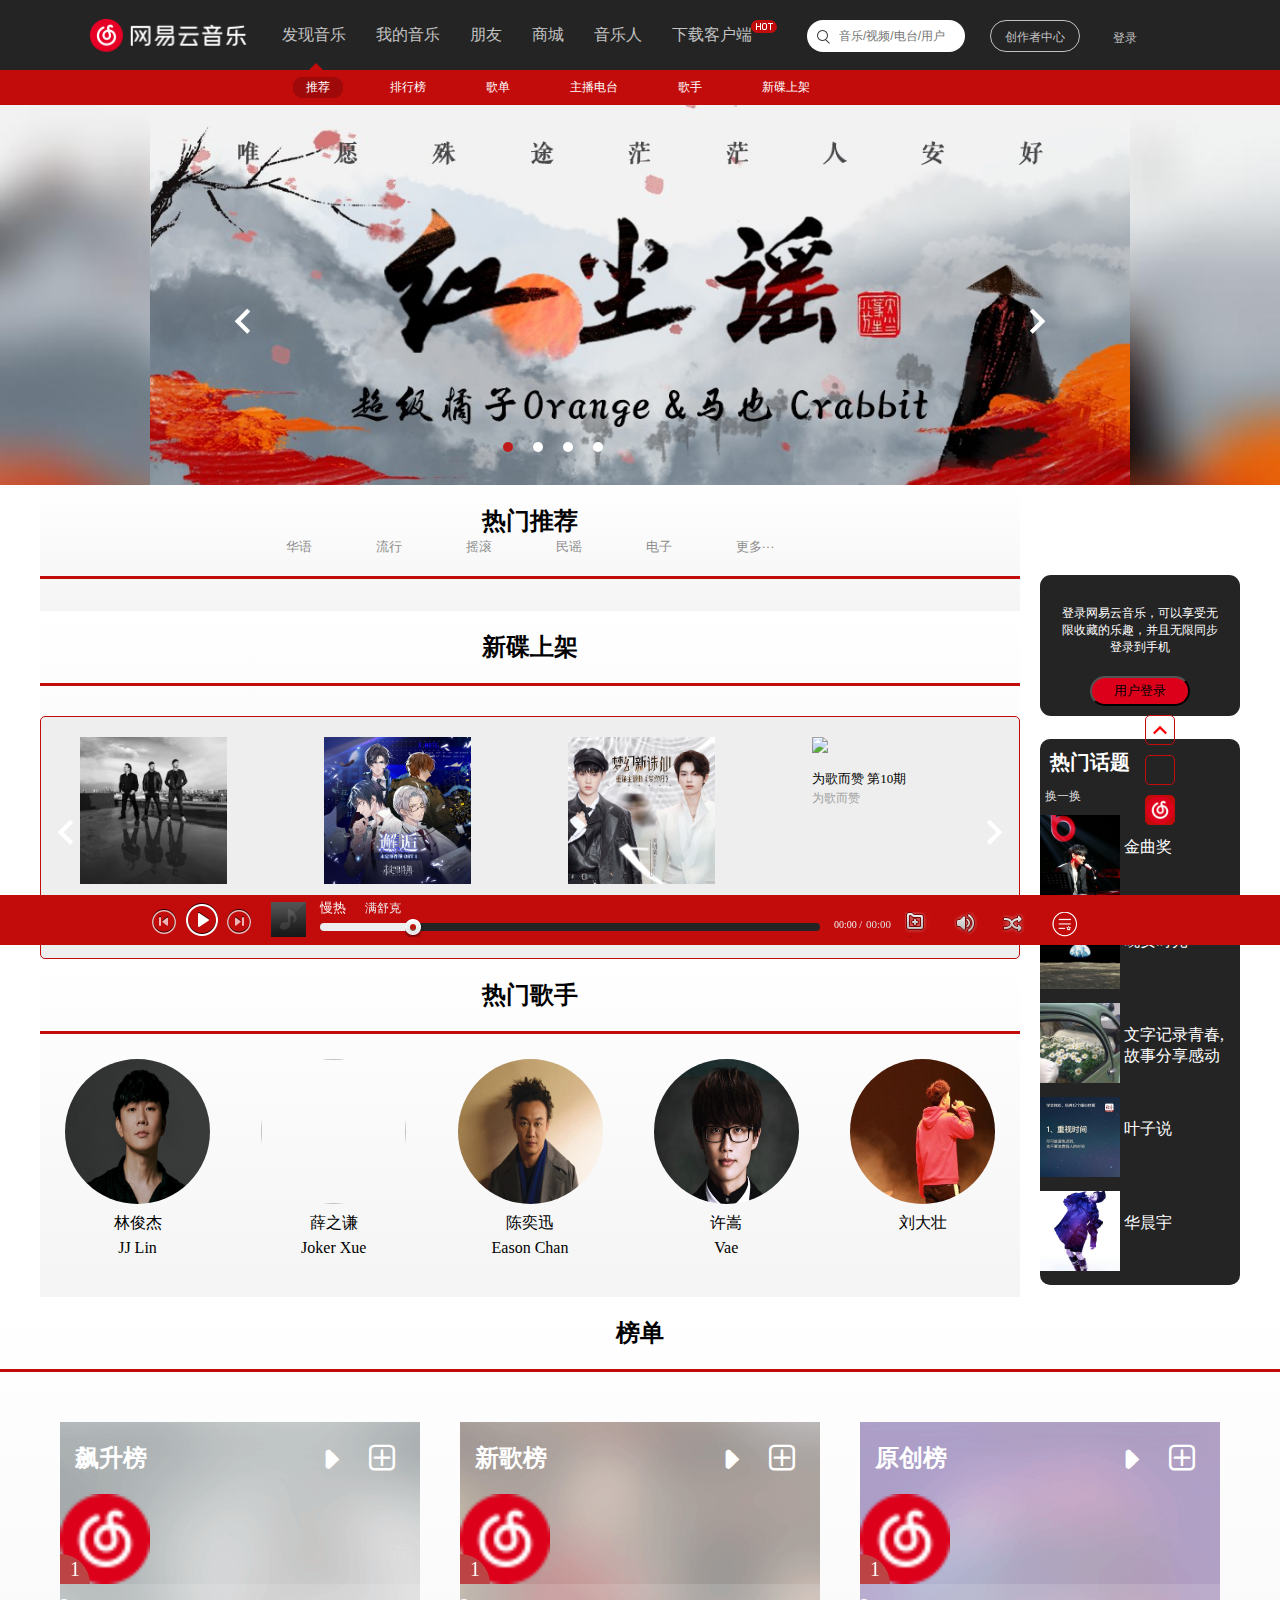
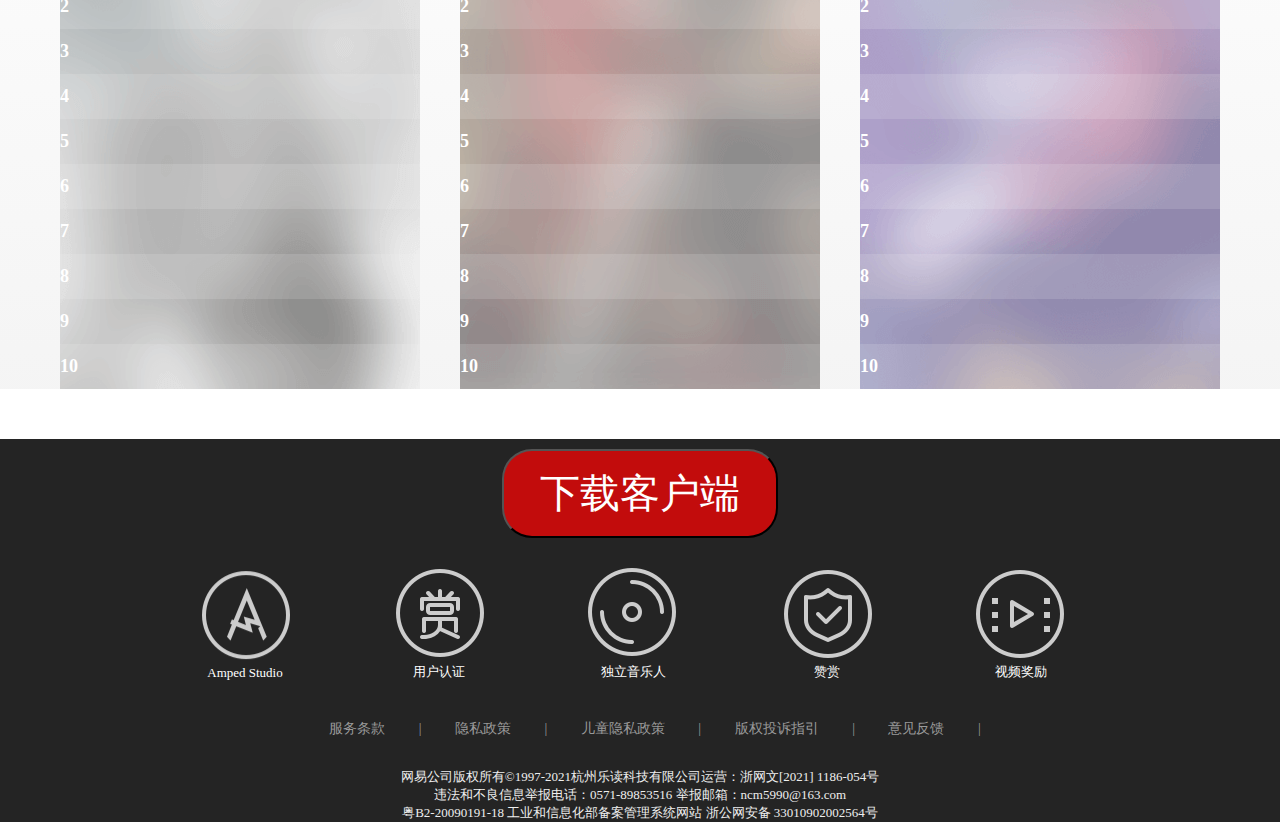
==== commit 02d9976f: "部分图片存放在本地，点击榜单图标实现播放" ====
--- a/index.html
+++ b/index.html
@@ -1,139 +1,145 @@
 <!DOCTYPE html>
 <html lang="en">
+
 <head>
     <meta charset="UTF-8">
     <meta http-equiv="X-UA-Compatible" content="IE=edge">
     <meta name="viewport" content="width=device-width, initial-scale=1.0">
-    <meta name="keywords" content="网易云音乐，音乐，播放器，网易，下载，播放，DJ，免费，明星，精选，歌单，识别音乐，收藏，分享音乐，音乐互动，高音质，320K，音乐社交，官网，music.163.com">
+    <meta name="keywords"
+        content="网易云音乐，音乐，播放器，网易，下载，播放，DJ，免费，明星，精选，歌单，识别音乐，收藏，分享音乐，音乐互动，高音质，320K，音乐社交，官网，music.163.com">
     <meta name="description" content="网易云音乐是一款专注于发现与分享的音乐产品，依托专业音乐人、DJ、好友推荐及社交功能，为用户打造全新的音乐生活。">
     <link rel="stylesheet" href="css/base.css">
     <link rel="stylesheet" href="css/master-index.css">
     <link rel="stylesheet" href="css/product.css">
     <link rel="stylesheet" href="css/user.css">
     <link rel="stylesheet" href="css/search.css">
-   <!-- <link rel="shortcut icon" href="images/base/favicon (1).ico" type="image/x-icon"> -->
+    <!-- <link rel="shortcut icon" href="images/base/favicon (1).ico" type="image/x-icon"> -->
     <title>网易云音乐</title>
     <style>
-        
+
     </style>
 </head>
+
 <body>
+
     <head>
         <!-- 顶部导航栏 -->
         <div class="flex-top">
             <div class="top">
-                    <h1 class="logo"><a href="#/index">网易云音乐</a></h1>
-                    <div class="nav">
-                        <ul>
-                            <li class="nav-son">
-                                <a href="#">发现音乐</a>
-                            </li>
-                            <li class="nav-son"><a href="#">我的音乐</a></li>
-                            <li class="nav-son"><a href="#">朋友</a></li>
-                            <li class="nav-son"><a href="#">商城</a></li>
-                            <li class="nav-son"><a href="#">音乐人</a></li>
-                            <li class="nav-son"><a href="#">下载客户端</a></li>
-                        </ul>
-                        <div class="nav-hot"></div>
-                    </div>
-                    <!-- 搜索 -->
-                    <div class="search">
-                        <form action="" id="sea-form">
-                            <input type="text" name="" id="index-sea" placeholder="音乐/视频/电台/用户">
-                        </form>
-                        <div class="relative-search">
-                            <p class="rs-user">搜索相关用户 ></p>
-                            <div class="rs-main">
-                                <div class="rs-m" type='songs'>
-                                    <div class="rs-type">
-                                        <i class="ico rs-ico-s"></i>
-                                        <em>单曲</em>
-                                    </div>
-                                    <div class="rs-con">
-                                        <ul>
-                                            <!-- <li>水星记-郭顶</li> -->
-                                        </ul>
-                                    </div>
-                                </div>
-                                <div class="rs-m" type='artists'>
-                                    <div class="rs-type">
-                                        <i class="ico rs-ico-er"></i>
-                                        <em>歌手</em>
-                                    </div>
-                                    <div class="rs-con">
-                                        <ul>
-                                            <!-- <li>水星记-郭顶</li> -->
-        
-                                        </ul>
-                                    </div>
-                                </div>
-                                <div class="rs-m " type='albums'>
-                                    <div class="rs-type">
-                                        <i class="ico rs-ico-al"></i>
-                                        <em>专辑</em>
-                                    </div>
-                                    <div class="rs-con">
-                                        <ul>
-                                            <!-- <li>水星记-郭顶</li> -->
-        
-                                        </ul>
-                                    </div>
-                                </div>
-                                <div class="rs-m" type='playlists'>
-                                    <div class="rs-type">
-                                        <i class="ico rs-ico-l"></i>
-                                        <em>歌单</em>
-                                    </div>
-                                    <div class="rs-con">
-                                        <ul>
-                                            <!-- <li>水星记-郭顶</li> -->
-                                        </ul>
-                                    </div>
-                                </div>
-                            </div>
-                        </div>
-                    </div>
-                    <!-- 创作者中心 -->
-                    <div class="create">
-                        <a href="#">创作者中心</a>
-                    </div>
-                    <div class="top-login">
-                        <a href="#" id="login">登录</a>
-                        <div class="person-head" style="display: none;"> 
-                            <div class="personal-menu">
-                                <ul>
-                                    <li>
+                <h1 class="logo"><a href="#/index">网易云音乐</a></h1>
+                <div class="nav">
+                    <ul>
+                        <li class="nav-son">
+                            <a href="#">发现音乐</a>
+                        </li>
+                        <li class="nav-son"><a href="#">我的音乐</a></li>
+                        <li class="nav-son"><a href="#">朋友</a></li>
+                        <li class="nav-son"><a href="#">商城</a></li>
+                        <li class="nav-son"><a href="#">音乐人</a></li>
+                        <li class="nav-son"><a href="#">下载客户端</a></li>
+                    </ul>
+                    <div class="nav-hot"></div>
+                </div>
+                <!-- 搜索 -->
+                <div class="search">
+                    <form action="" id="sea-form">
+                        <input type="text" name="" id="index-sea" placeholder="音乐/视频/电台/用户">
+                    </form>
+                    <div class="relative-search">
+                        <p class="rs-user">搜索相关用户 ></p>
+                        <div class="rs-main">
+                            <div class="rs-m" type='songs'>
+                                <div class="rs-type">
+                                    <i class="ico rs-ico-s"></i>
+                                    <em>单曲</em>
+                                </div>
+                                <div class="rs-con">
+                                    <ul>
+                                        <!-- <li>水星记-郭顶</li> -->
+                                    </ul>
+                                </div>
+                            </div>
+                            <div class="rs-m" type='artists'>
+                                <div class="rs-type">
+                                    <i class="ico rs-ico-er"></i>
+                                    <em>歌手</em>
+                                </div>
+                                <div class="rs-con">
+                                    <ul>
+                                        <!-- <li>水星记-郭顶</li> -->
+
+                                    </ul>
+                                </div>
+                            </div>
+                            <div class="rs-m " type='albums'>
+                                <div class="rs-type">
+                                    <i class="ico rs-ico-al"></i>
+                                    <em>专辑</em>
+                                </div>
+                                <div class="rs-con">
+                                    <ul>
+                                        <!-- <li>水星记-郭顶</li> -->
+
+                                    </ul>
+                                </div>
+                            </div>
+                            <div class="rs-m" type='playlists'>
+                                <div class="rs-type">
+                                    <i class="ico rs-ico-l"></i>
+                                    <em>歌单</em>
+                                </div>
+                                <div class="rs-con">
+                                    <ul>
+                                        <!-- <li>水星记-郭顶</li> -->
+                                    </ul>
+                                </div>
+                            </div>
+                        </div>
+                    </div>
+                </div>
+                <!-- 创作者中心 -->
+                <div class="create">
+                    <a href="#">创作者中心</a>
+                </div>
+                <div class="top-login">
+                    <a href="javascript:;" id="login">登录</a>
+                    <div class="person-head" style="display: none;">
+                        <div class="personal-menu">
+                            <ul>
+                                <li>
+                                    <a href="#/user">
                                         <i class="top-ico top-ico-1"></i>
                                         <span>我的主页</span>
-                                    </li>
-                                    <li>
-                                        <i class="top-ico top-ico-2"></i>
-                                        <span>我的消息</span>
-                                    </li>
-                                    <li>
-                                        <i class="top-ico top-ico-3"></i>
-                                        <span>我的等级</span>
-                                    </li>
-                                    <li>
-                                        <i class="top-ico top-ico-4"></i>
-                                        <span>VIP会员</span>
-                                    </li>
-                                    <li>
-                                        <i class="top-ico top-ico-5"></i>
-                                        <span>个人设置</span>
-                                    </li>
-                                    <li>
-                                        <i class="top-ico top-ico-6"></i>
-                                        <span>实名认证</span>
-                                    </li>
-                                    <li id="logout">
-                                        <i class="top-ico top-ico-7"></i>
-                                        <span>退出</span>
-                                    </li>
-                                </ul>
-                            </div>
-                        </div> 
-                    </div>
+                                    </a>
+                                </li>
+                                <li>
+                                    <i class="top-ico top-ico-2"></i>
+                                    <span>我的消息</span>
+                                </li>
+                                <li>
+                                    <i class="top-ico top-ico-3"></i>
+                                    <span>我的等级</span>
+                                </li>
+                                <li>
+                                    <i class="top-ico top-ico-4"></i>
+                                    <span>VIP会员</span>
+                                </li>
+                                <li>
+                                    <i class="top-ico top-ico-5"></i>
+                                    <span>个人设置</span>
+                                </li>
+                                <li>
+                                    <i class="top-ico top-ico-6"></i>
+                                    <span>实名认证</span>
+                                </li>
+                                <li id="logout">
+                                    <i class="top-ico top-ico-7"></i>
+                                    <span>退出</span>
+                                </li>
+                            </ul>
+                        </div>
+                    </div>
+                </div>
             </div>
             <div class="box-subnav">
                 <ul class="subnav">
@@ -145,14 +151,14 @@
                     <li class="subnav-first"><a href="#">新碟上架</a></li>
                     <div class="triangle"></div>
                 </ul>
-    
+
             </div>
         </div>
     </head>
-        <!-- 占位 -->
-        <div class="occu"></div>
-        <!-- 首页 -->
-    <div id="index" style="display: block;">
+    <!-- 占位 -->
+    <div class="occu"></div>
+    <!-- 首页 -->
+    <div id="index" style="display: block;" class="page">
         <!-- 轮播图 -->
         <div class="box-reco">
             <div class="scroll">
@@ -174,7 +180,7 @@
                 <div class="arrow-l"></div>
                 <div class="arrow-r"></div>
                 <ul class="box-scr-dot">
-    
+
                 </ul>
             </div>
         </div>
@@ -271,21 +277,139 @@
                     <div class="shelves w">
                         <div class="she-arrow-l"></div>
                         <div class="she-arrow-r"></div>
-                        <div class="b-shelves">
-    
-                        </div>
-                        <!-- <ul>
-                        <li class="shelves-disc">
-                            <img src="http://p3.music.126.net/-m-l_6UuaaC8om3YpktDwQ==/109951165933863714.jpg">
-                            <span class="msk"></span>
-                            <p>
-                                <a class="she-disc-name">宋词</a>
-                            </p>
-                            <p>
-                                <a class="she-disc-singer">窦唯   朝简</a>
-                            </p>
-                        </li>
-                    </ul> -->
+                        <div class="b-shelves" style="left: 0px;">
+                            <ul>
+                                <li class="shelves-disc"> <img
+                                        src="images/product/109951165967350544.jpg"><span
+                                        class="msk"></span>
+                                    <p><a class="she-disc-name">We Are The People (Official UEFA EURO 2020 Song)</a></p>
+                                    <p><a class="she-disc-singer"> Martin Garrix Bono The Edge</a></p>
+                                </li>
+                                <li class="shelves-disc"> <img
+                                        src="images/product/109951165965480592.jpg"><span
+                                        class="msk"></span>
+                                    <p><a class="she-disc-name">未定事件簿OST1：邂逅</a></p>
+                                    <p><a class="she-disc-singer"> HOYO-MiX</a></p>
+                                </li>
+                                <li class="shelves-disc"> <img
+                                        src="images/product//109951165972756324.jpg"><span
+                                        class="msk"></span>
+                                    <p><a class="she-disc-name">梦终归</a></p>
+                                    <p><a class="she-disc-singer"> 黄明昊 (Justin)</a></p>
+                                </li>
+                                <li class="shelves-disc"> <img
+                                        src="images/product/109951165973064344.jpg"><span
+                                        class="msk"></span>
+                                    <p><a class="she-disc-name">为歌而赞 第10期</a></p>
+                                    <p><a class="she-disc-singer"> 为歌而赞</a></p>
+                                </li>
+                            </ul>
+                    
+                            <ul>
+                                <li class="shelves-disc"> <img
+                                        src="images/product/109951165954048759.jpg"><span
+                                        class="msk"></span>
+                                    <p><a class="she-disc-name">呼吸之野</a></p>
+                                    <p><a class="she-disc-singer"> 许嵩</a></p>
+                                </li>
+                                <li class="shelves-disc"> <img
+                                        src="images/product/109951165975888557.jpg"><span
+                                        class="msk"></span>
+                                    <p><a class="she-disc-name">我的漂亮朋友 影视原声带</a></p>
+                                    <p><a class="she-disc-singer"> 摩登兄弟刘宇宁 张天爱 徐开骋 王明宇</a></p>
+                                </li>
+                                <li class="shelves-disc"> <img
+                                        src="images/product/109951165975305914.jpg"><span
+                                        class="msk"></span>
+                                    <p><a class="she-disc-name">Beam Me Up Scotty</a></p>
+                                    <p><a class="she-disc-singer"> Nicki Minaj</a></p>
+                                </li>
+                                <li class="shelves-disc"> <img
+                                        src="images/product/109951165975290692.jpg"><span
+                                        class="msk"></span>
+                                    <p><a class="she-disc-name">Electric</a></p>
+                                    <p><a class="she-disc-singer"> Katy Perry</a></p>
+                                </li>
+                            </ul>
+                            <ul>
+                                <li class="shelves-disc"> <img
+                                        src="images/product/109951165946517792.jpg"><span
+                                        class="msk"></span>
+                                    <p><a class="she-disc-name">Believers</a></p>
+                                    <p><a class="she-disc-singer"> Alan Walker Conor Maynard</a></p>
+                                </li>
+                                <li class="shelves-disc"> <img
+                                        src="images/product/109951165959478331.jpg"><span
+                                        class="msk"></span>
+                                    <p><a class="she-disc-name">倒流</a></p>
+                                    <p><a class="she-disc-singer"> 鞠婧祎</a></p>
+                                </li>
+                                <li class="shelves-disc"> <img
+                                        src="images/product/109951165929085079.jpg"><span
+                                        class="msk"></span>
+                                    <p><a class="she-disc-name">八零九零 影视原声带</a></p>
+                                    <p><a class="she-disc-singer"> 群星</a></p>
+                                </li>
+                                <li class="shelves-disc"> <img
+                                        src="images/product/109951165972850435.jpg"><span
+                                        class="msk"></span>
+                                    <p><a class="she-disc-name">A Page</a></p>
+                                    <p><a class="she-disc-singer"> 宋雨琦</a></p>
+                                </li>
+                            </ul>
+                            <ul>
+                                <li class="shelves-disc"> <img
+                                        src="images/product/109951165967350544.jpg"><span
+                                        class="msk"></span>
+                                    <p><a class="she-disc-name">We Are The People (Official UEFA EURO 2020 Song)</a></p>
+                                    <p><a class="she-disc-singer"> Martin Garrix Bono The Edge</a></p>
+                                </li>
+                                <li class="shelves-disc"> <img
+                                        src="images/product/109951165965480592.jpg"><span
+                                        class="msk"></span>
+                                    <p><a class="she-disc-name">未定事件簿OST1：邂逅</a></p>
+                                    <p><a class="she-disc-singer"> HOYO-MiX</a></p>
+                                </li>
+                                <li class="shelves-disc"> <img
+                                        src="images/product//109951165972756324.jpg"><span
+                                        class="msk"></span>
+                                    <p><a class="she-disc-name">梦终归</a></p>
+                                    <p><a class="she-disc-singer"> 黄明昊 (Justin)</a></p>
+                                </li>
+                                <li class="shelves-disc"> <img
+                                        src="images/product/109951165973064344.jpg"><span
+                                        class="msk"></span>
+                                    <p><a class="she-disc-name">为歌而赞 第10期</a></p>
+                                    <p><a class="she-disc-singer"> 为歌而赞</a></p>
+                                </li>
+                            </ul>
+                            <ul>
+                                <li class="shelves-disc"> <img
+                                        src="images/product/109951165954048759.jpg"><span
+                                        class="msk"></span>
+                                    <p><a class="she-disc-name">呼吸之野</a></p>
+                                    <p><a class="she-disc-singer"> 许嵩</a></p>
+                                </li>
+                                <li class="shelves-disc"> <img
+                                        src="images/product/109951165975888557.jpg"><span
+                                        class="msk"></span>
+                                    <p><a class="she-disc-name">我的漂亮朋友 影视原声带</a></p>
+                                    <p><a class="she-disc-singer"> 摩登兄弟刘宇宁 张天爱 徐开骋 王明宇</a></p>
+                                </li>
+                                <li class="shelves-disc"> <img
+                                        src="images/product/109951165975305914.jpg"><span
+                                        class="msk"></span>
+                                    <p><a class="she-disc-name">Beam Me Up Scotty</a></p>
+                                    <p><a class="she-disc-singer"> Nicki Minaj</a></p>
+                                </li>
+                                <li class="shelves-disc"> <img
+                                        src="images/product/109951165975290692.jpg"><span
+                                        class="msk"></span>
+                                    <p><a class="she-disc-name">Electric</a></p>
+                                    <p><a class="she-disc-singer"> Katy Perry</a></p>
+                                </li>
+                            </ul>
+                        </div>
                     </div>
                 </div>
                 <!-- 热门歌手 -->
@@ -295,13 +419,36 @@
                     </div>
                     <div class="b-singer w">
                         <ul class="">
-                            <!-- <li class="singer">
-                            <img src="images/occupy/109951162820707114.jpg" alt="">
-                            <div class="sin">
-                            <p><a href="#" class="sin-name">Find乐团</a></p>
-                            <p><a href="#" class="sin-brief">独立音乐人</a></p>
-                            </div>
-                        </li> -->
+                            <li class="singer"><img src="images/product/109951165911950321.jpg">
+                                <div class="sin">
+                                    <p><a class="sin-name">林俊杰</a></p>
+                                    <p><a class="sin-brief">JJ Lin</a></p>
+                                </div>
+                            </li>
+                            <li class="singer"><img src="images/product/109951165034938865.jpg">
+                                <div class="sin">
+                                    <p><a class="sin-name">薛之谦</a></p>
+                                    <p><a class="sin-brief">Joker Xue</a></p>
+                                </div>
+                            </li>
+                            <li class="singer"><img src="images/product/109951165666529174.jpg">
+                                <div class="sin">
+                                    <p><a class="sin-name">陈奕迅</a></p>
+                                    <p><a class="sin-brief">Eason Chan</a></p>
+                                </div>
+                            </li>
+                            <li class="singer"><img src="images/product/109951163536274581.jpg">
+                                <div class="sin">
+                                    <p><a class="sin-name">许嵩</a></p>
+                                    <p><a class="sin-brief">Vae</a></p>
+                                </div>
+                            </li>
+                            <li class="singer"><img src="images/product/109951163780702427.jpg">
+                                <div class="sin">
+                                    <p><a class="sin-name">刘大壮</a></p>
+                                    <p><a class="sin-brief"></a></p>
+                                </div>
+                            </li>
                         </ul>
                     </div>
                 </div>
@@ -315,7 +462,9 @@
                     </div>
                     <div class="loging">
                         <div class="user-pic">
-                            <img src="images/occupy/109951162820707114.jpg" alt="">
+                            <a href="#/user">
+                                <img src="images/occupy/109951162820707114.jpg" alt="">
+                            </a>
                         </div>
                         <div class="loging-r">
                             <div class="user-name">用户名</div>
@@ -343,34 +492,29 @@
                     <span>换一换</span>
                     <ul>
                         <li>
-                            <div class="t-pic">
-                                <img src="" alt="">
-                            </div>
-                            <p class="t-title"></p>
+                            <div class="t-pic"> <img src="images/product/1420569033099471.jpg"
+                                    alt=""> </div>
+                            <p class="t-title">金曲奖</p>
                         </li>
                         <li>
-                            <div class="t-pic">
-                                <img src="images/occupy/109951165809269097.jpg" alt="">
-                            </div>
-                            <p class="t-title">aaa直接用css属性设置(只有-webkit内核才有作用)</p>
+                            <div class="t-pic"> <img src="images/product/1383185636938530.jpg"
+                                    alt=""> </div>
+                            <p class="t-title">晚安时光</p>
                         </li>
                         <li>
-                            <div class="t-pic">
-                                <img src="images/occupy/109951165809269097.jpg" alt="">
-                            </div>
-                            <p class="t-title">aaa直接用css属性设置(只有-webkit内核才有作用)</p>
+                            <div class="t-pic"> <img src="images/product/109951165827322329.jpg"
+                                    alt=""> </div>
+                            <p class="t-title">文字记录青春,故事分享感动</p>
                         </li>
                         <li>
-                            <div class="t-pic">
-                                <img src="images/occupy/109951165809269097.jpg" alt="">
-                            </div>
-                            <p class="t-title">aaa直接用css属性设置(只有-webkit内核才有作用)</p>
+                            <div class="t-pic"> <img src="images/product/109951164132230844.jpg"
+                                    alt=""> </div>
+                            <p class="t-title">叶子说</p>
                         </li>
                         <li>
-                            <div class="t-pic">
-                                <img src="images/occupy/109951165809269097.jpg" alt="">
-                            </div>
-                            <p class="t-title">aaa直接用css属性设置(只有-webkit内核才有作用)</p>
+                            <div class="t-pic"> <img src="images/product/1394180749625351.jpg"
+                                    alt=""> </div>
+                            <p class="t-title">华晨宇</p>
                         </li>
                     </ul>
                 </div>
@@ -385,8 +529,8 @@
                 <div class="up-rank rankone" tag='19723756'>
                     <div class="rank-top">
                         <h2>飙升榜</h2>
-                        <span title="添加到播放列表"></span>
-                        <span title="播放"></span>
+                        <span title="添加到播放列表" class=""></span>
+                        <span title="播放" class=""></span>
                     </div>
                     <ul>
                         <li class="rank rank-on">
@@ -394,8 +538,8 @@
                             <span class="pic-num">1</span>
                             <a href="javascript:;"></a>
                             <div class="rank-ico">
-                                <span title="播放"></span>
-                                <span title="添加到播放列表"></span>
+                                <span title="播放" class="playsong"></span>
+                                <span title="添加到播放列表" class="addsong"></span>
                             </div>
                             <span class="singer-name"><a href="javascript:;"></a></span>
                         </li>
@@ -404,8 +548,8 @@
                             <span class="rank-num">2</span>
                             <a href="javascript:;"></a>
                             <div class="rank-ico">
-                                <span title="播放"></span>
-                                <span title="添加到播放列表"></span>
+                                <span title="播放" class="playsong"></span>
+                                <span title="添加到播放列表" class="addsong"></span>
                             </div>
                             <span class="singer-name"><a href="javascript:;"></a></span>
                         </li>
@@ -414,8 +558,8 @@
                             <span class="rank-num">3</span>
                             <a href="javascript:;"></a>
                             <div class="rank-ico">
-                                <span title="播放"></span>
-                                <span title="添加到播放列表"></span>
+                                <span title="播放" class="playsong"></span>
+                                <span title="添加到播放列表" class="addsong"></span>
                             </div>
                             <span class="singer-name"><a href="javascript:;"></a></span>
                         </li>
@@ -424,8 +568,8 @@
                             <span class="rank-num">4</span>
                             <a href="javascript:;"></a>
                             <div class="rank-ico">
-                                <span title="播放"></span>
-                                <span title="添加到播放列表"></span>
+                                <span title="播放" class="playsong"></span>
+                                <span title="添加到播放列表" class="addsong"></span>
                             </div>
                             <span class="singer-name"><a href="javascript:;"></a></span>
                         </li>
@@ -434,8 +578,8 @@
                             <span class="rank-num">5</span>
                             <a href="javascript:;"></a>
                             <div class="rank-ico">
-                                <span title="播放"></span>
-                                <span title="添加到播放列表"></span>
+                                <span title="播放" class="playsong"></span>
+                                <span title="添加到播放列表" class="addsong"></span>
                             </div>
                             <span class="singer-name"><a href="javascript:;"></a></span>
                         </li>
@@ -444,8 +588,8 @@
                             <span class="rank-num">6</span>
                             <a href="javascript:;"></a>
                             <div class="rank-ico">
-                                <span title="播放"></span>
-                                <span title="添加到播放列表"></span>
+                                <span title="播放" class="playsong"></span>
+                                <span title="添加到播放列表" class="addsong"></span>
                             </div>
                             <span class="singer-name"><a href="javascript:;"></a></span>
                         </li>
@@ -454,8 +598,8 @@
                             <span class="rank-num">7</span>
                             <a href="javascript:;"></a>
                             <div class="rank-ico">
-                                <span title="播放"></span>
-                                <span title="添加到播放列表"></span>
+                                <span title="播放" class="playsong"></span>
+                                <span title="添加到播放列表" class="addsong"></span>
                             </div>
                             <span class="singer-name"><a href="javascript:;"></a></span>
                         </li>
@@ -464,8 +608,8 @@
                             <span class="rank-num">8</span>
                             <a href="javascript:;"></a>
                             <div class="rank-ico">
-                                <span title="播放"></span>
-                                <span title="添加到播放列表"></span>
+                                <span title="播放" class="playsong"></span>
+                                <span title="添加到播放列表" class="addsong"></span>
                             </div>
                             <span class="singer-name"><a href="javascript:;"></a></span>
                         </li>
@@ -489,7 +633,7 @@
                             </div>
                             <span class="singer-name"><a href="javascript:;"></a></span>
                         </li>
-    
+
                     </ul>
                 </div>
                 <div class="new-rank rankone" tag='3779629'>
@@ -599,7 +743,7 @@
                             </div>
                             <span class="singer-name"><a href="javascript:;"></a></span>
                         </li>
-    
+
                     </ul>
                 </div>
                 <div class="ori-rank rankone" tag='2884035'>
@@ -709,33 +853,34 @@
                             </div>
                             <span class="singer-name"><a href="javascript:;"></a></span>
                         </li>
-    
+
                     </ul>
                 </div>
             </div>
         </div>
     </div>
-    <div id="search" class="w" style="display: none;">
+    <!-- 搜索页面 -->
+    <div id="search" class="w page" style="display: none;">
         <div class="s-bar">
-        <input type="text" value="something" id="s-inp">
-        <input type="button" name="" id="s-btn">
-    </div>
-    <span class="s-tip">搜索“”，找到 9999 首单曲</span>
-    <div class="s-class">
-        <ul>
-            <li class="s-cl-on">单曲</li>
-            <li>歌手</li>
-            <li>专辑</li>
-            <li>视频</li>
-            <li>歌词</li>
-            <li>歌单</li>
-            <li>声音主播</li>
-            <li>用户</li>
-        </ul>
-    </div>
-    <div class="s-res">
-        <ul>
-            <!-- <li>
+            <input type="text" value="something" id="s-inp">
+            <input type="button" name="" id="s-btn">
+        </div>
+        <span class="s-tip">搜索“”，找到 9999 首单曲</span>
+        <div class="s-class">
+            <ul>
+                <li class="s-cl-on">单曲</li>
+                <li>歌手</li>
+                <li>专辑</li>
+                <li>视频</li>
+                <li>歌词</li>
+                <li>歌单</li>
+                <li>声音主播</li>
+                <li>用户</li>
+            </ul>
+        </div>
+        <div class="s-res">
+            <ul>
+                <!-- <li>
                 <span class="s-name">something</span>
                 <div class="s-ico">
                     <span class="s-play"></span>
@@ -745,22 +890,96 @@
                 <span class="s-alu">ZZZ</span>
                 <span class="s-leng">00:00</span>
             </li> -->
-            
-        </ul>
-    </div>
-    <div class="s-page">
-        <button href="#" class="pa-b">&lt;&nbsp;上一页</button> 
-        <div class="pa-count">
-            <a href="#" class="pa-on">1</a>
-            <!-- <span>...</span>
+
+            </ul>
+        </div>
+        <div class="s-page">
+            <button href="#" class="pa-b">&lt;&nbsp;上一页</button>
+            <div class="pa-count">
+                <a href="#" class="pa-on">1</a>
+                <!-- <span>...</span>
             <a href="#">2</a>
             <a href="#">2</a>
             <a href="#">2</a>
             <span>...</span>
             <a href="#">2</a> -->
-        </div>
-        <button href="#" class="pa-n">下一页&nbsp;&gt;</button>
+            </div>
+            <button href="#" class="pa-n">下一页&nbsp;&gt;</button>
+        </div>
     </div>
+    <!-- 用户主页 -->
+    <div id="user" class="page w">
+        <div class="u-i">
+            <div class="u-pic">
+                <img src="images/occupy/109951165875486814.jpg" alt="">
+            </div>
+            <div class="u-intro">
+                <div class="u-1 clearfix">
+                    <span class="u-name">nihao</span>
+                    <span class="u-level">Lv 5</span>
+                    <span class="u-sex"></span>
+                    <button>编辑个人资料</button>
+                </div>
+                <div class="u-2">
+                    <!-- 动态，关注，粉丝的数量 -->
+                    <div class="u-c">
+                        <p class="u-count even-count">0</p>
+                        <p>动态</p>
+                    </div>
+                    <div class="u-c">
+                        <p class="u-count follows">0</p>
+                        <p>关注</p>
+                    </div>
+                    <div class="u-c">
+                        <p class="u-count followeds">0</p>
+                        <p>粉丝</p>
+                    </div>
+                </div>
+                <div class="u-3">
+                    <p>所在地区：<span class="city">广东省 广州市</span></p>
+                    <p>社交网络：</p>
+                </div>
+            </div>
+        </div>
+        <!-- 用户创建的歌单 -->
+        <div class="u-lis">
+            <div class="l-title">
+                <h2>我的歌单</h2>
+            </div>
+            <div class="b-lis">
+                <!-- 使用hotsong的样式 -->
+                <!-- <div class="hot-son">
+                    <a href="#" class="hot-song">
+                        <div class="msk"></div>
+                        <img src="" alt="">
+                        <div class="b-coast">
+                            <span class="hot-play"></span>
+                            <span class="hot-list"></span>
+                            播放次数
+                            <div class="plays"></div>
+                        </div>
+                        <p></p>
+                    </a>
+                </div> -->
+            </div>
+            <p><a href="javascript:;" class="u-l-more">更多</a></p>
+        </div>
+        <!-- 关注 -->
+        <div class="u-fol">
+            <div class="f-title">
+                <h2>关注</h2>
+            </div>
+            <div class="u-fs">
+                <ul>
+                    <!-- <li>
+                       <img src="images/occupy/109951165904251543.jpg" alt="">
+                       <p class="fs-name">sia</p>
+                   </li> -->
+                </ul>
+                <!-- 换一批 -->
+                <p><a href="javascript:;" class="fs-more">更多</a></p>
+            </div>
+        </div>
     </div>
     <footer>
         <div class="w">
@@ -907,7 +1126,7 @@
                         <a href="">《儿童隐私政策》</a>
                     </div>
                 </div>
-    
+
             </div>
             <div class="b-login-2">
                 <span class="log-close">×</span>
@@ -925,7 +1144,7 @@
                     </div>
                     <div class="log-2-choice">
                         <div class="log-2-auto">
-                            <input type="checkbox">
+                            <input type="checkbox" id="autolog">
                             <span>自动登录</span>
                         </div>
                         <div class="log-2-forget">
@@ -940,7 +1159,7 @@
                 </div>
             </div>
         </div>
-            
+
         <!-- <div class="b-login-msk">&nbsp;</div> -->
     </div>
     <script type="text/javascript" src="js/Ajax函数.js"></script>
@@ -949,6 +1168,7 @@
     <script type="text/javascript" src="js/songplay.js"></script>
     <script type="text/javascript" src="js/dyamic.js"></script>
     <script type="text/javascript" src="js/login.js" async defer></script>
-    <script type=""></script>
+    <script type="text/javascript" src="js/user.js" async defer></script>
 </body>
+
 </html>--- a/css/product.css
+++ b/css/product.css
@@ -92,7 +92,9 @@
 .hot-title,
 .shelves-title,
 .singer-title,
-.rank-title {
+.rank-title,
+.l-title,
+.f-title {
     width: 100%;
     padding: 20px;
     text-align: center;
@@ -232,6 +234,7 @@
 
 .b-shelves ul {
     display: inline-block;
+    padding-left: 19px;
 }
 
 .shelves-disc {
@@ -281,7 +284,7 @@
 
 .she-arrow-l {
     position: absolute;
-    top: 50%;
+    top: 37%;
     left: 0%;
     font-family: 'icomoon';
     font-size: 50px;
@@ -292,7 +295,7 @@
 
 .she-arrow-r {
     position: absolute;
-    top: 50%;
+    top: 37%;
     right: 0%;
     font-family: 'icomoon';
     font-size: 50px;
--- a/css/user.css
+++ b/css/user.css
@@ -122,3 +122,129 @@
     overflow: hidden;
 }
 
+/* 个人主页 */
+#user {
+    display: none;
+    padding: 0 40px;
+}
+
+/* 个人信息 */
+.u-i {
+    margin-top: 30px;
+}
+
+.u-pic {
+    display: inline-block;
+    width: 180px;
+    margin-right: 40px;
+    vertical-align: top;
+}
+
+.u-pic img {
+    width: 100%;
+}
+
+.u-intro {
+    display: inline-block;
+    width: 670px;
+}
+
+.u-1 {
+    margin-bottom: 10px;
+    padding: 12px;
+    border-bottom: 1px solid #ddd;
+}
+
+
+.u-1 span{
+    margin-right: 20px;
+}
+
+.u-name {
+    float: left;
+    font: 14px;
+}
+
+.u-level {
+    float: left;
+    width: 62px;
+    height: 19px;
+    line-height: 21px;
+    color: #e03a24;
+    font-size: 14px;
+    font-weight: bold;
+    font-style: italic;
+    border: 1px solid #e03a24;
+    border-radius: 16px;
+    text-align: center;
+    overflow: hidden;
+}
+
+.u-sex {
+    float: left;
+    width: 20px;
+    height: 20px;
+    background: url(../images/base/icon.png);
+    background-position: -41px -27px;
+    /* -41px -56px; */
+}
+
+.u-1 button {
+    float: right;
+}
+
+.u-2 div{
+    display: inline-block;
+    padding: 0 40px 0 10px;
+    border-right: 1px solid #ddd;
+}
+
+.u-count {
+    font-size: 24px;
+    color: #aaa;
+}
+
+.u-3 {
+    margin-top: 15px;
+    font-size: 14px;
+    color: #aaa;
+}
+
+.u-lis .l-title,
+.u-fol .f-title {
+    margin-bottom: 20px;
+}
+
+.b-lis {
+    height: 100%;
+}
+
+.u-lis .hot-son {
+    display: inline-block;
+}
+
+/* .u-fs {
+    display: flex;
+} */
+
+.u-fs ul li {
+    display: inline-block;
+    margin: 5px;
+    width: 169px;
+    text-align: center;
+}
+
+.u-fs ul li img {
+    width: 100%;
+}
+
+.u-fs ul li p {
+    margin-top: 5px;
+    font-size: 15px;
+}
+
+.fs-c {
+    color: #ccc;
+
+}
+
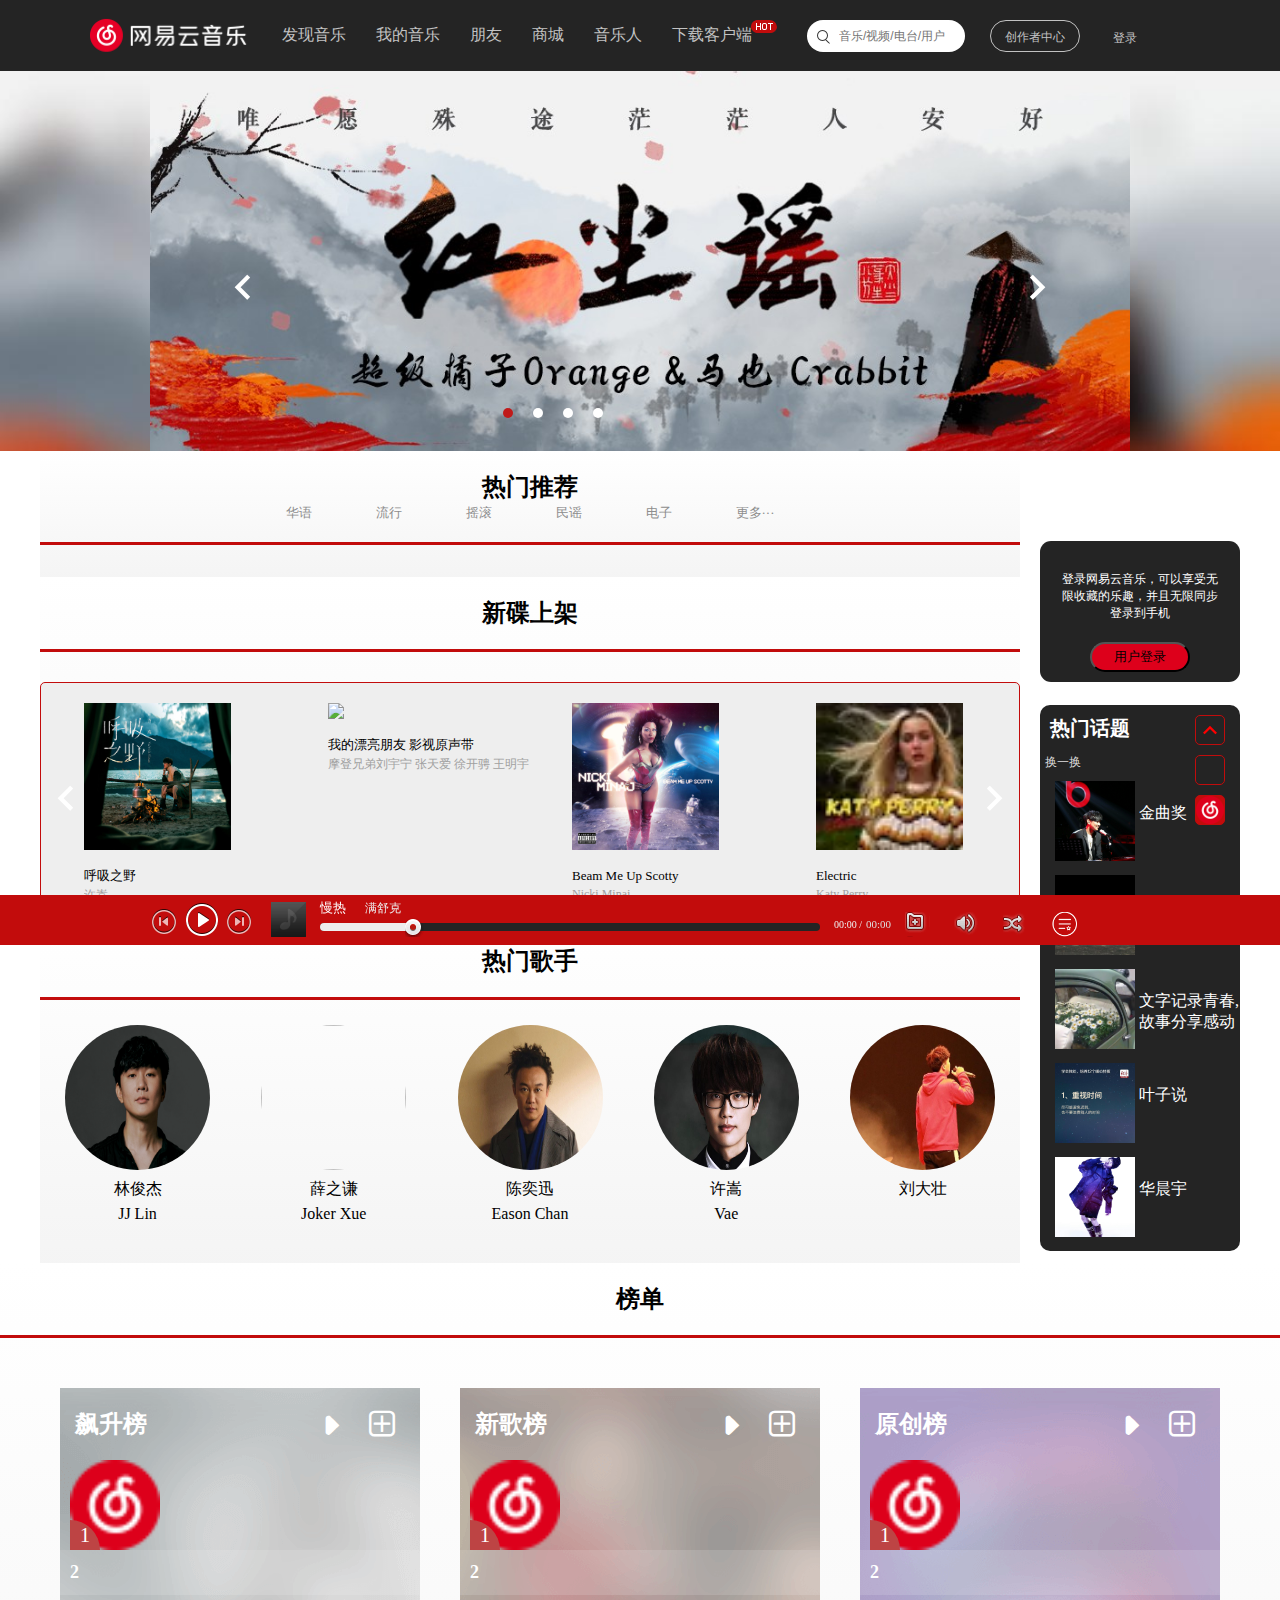
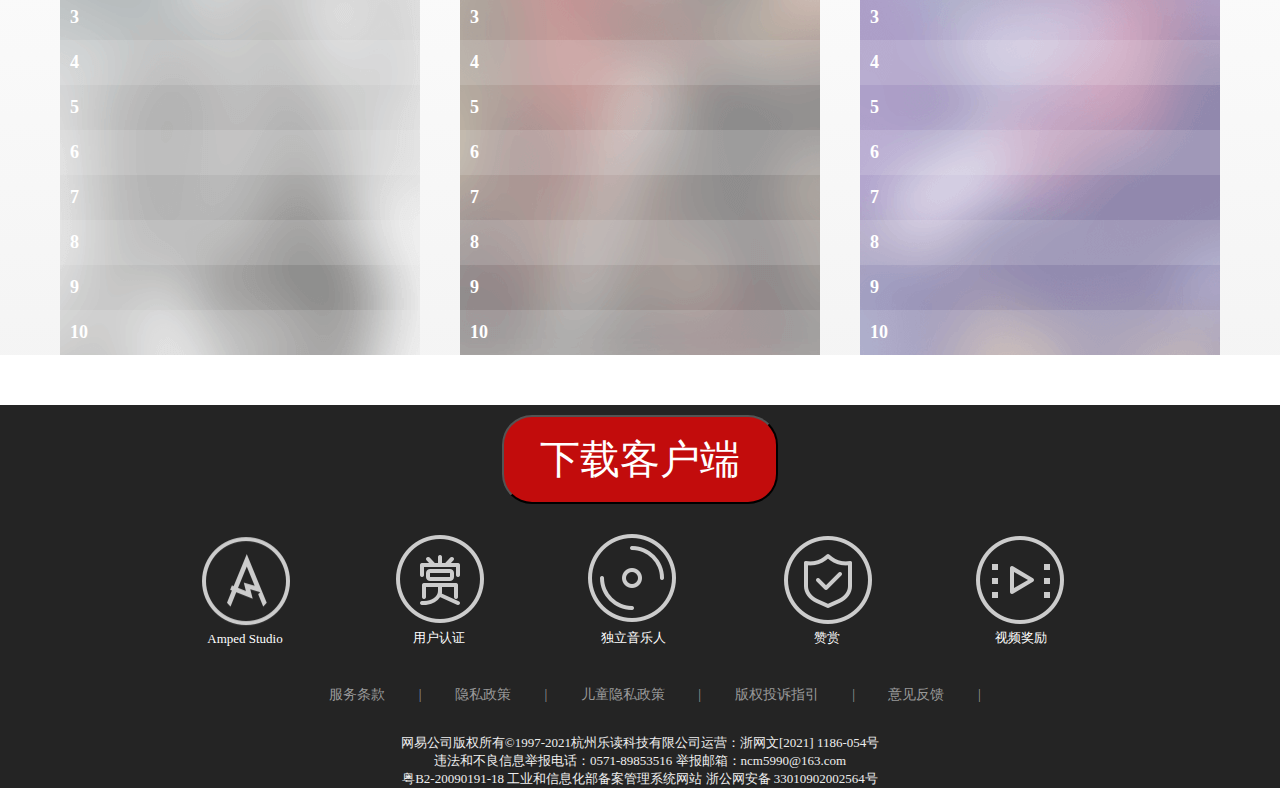
==== commit 675827f0: "收藏热门歌单，修改轮播图" ====
--- a/index.html
+++ b/index.html
@@ -203,12 +203,13 @@
                     </div>
                     <div class="hot w">
                         <div class="hot-son">
-                            <a href="" class="hot-song">
+                            <a href="javascript:;" class="hot-song">
                                 <div class="msk"></div>
                                 <img src="" alt="">
                                 <div class="b-coast">
                                     <span class="hot-play"></span>
                                     <span class="hot-list"></span>
+                                    <span class="hot-collect"></span>
                                     <!-- 播放次数 -->
                                     <div class="plays"></div>
                                 </div>
@@ -216,12 +217,13 @@
                             </a>
                         </div>
                         <div class="hot-son">
-                            <a href="" class="hot-song">
+                            <a href="javascript:;" class="hot-song">
                                 <div class="msk"></div>
                                 <img src="" alt="">
                                 <div class="b-coast">
                                     <span class="hot-play"></span>
                                     <span class="hot-list"></span>
+                                    <span class="hot-collect"></span>
                                     <!-- 播放次数 -->
                                     <div class="plays"></div>
                                 </div>
@@ -229,12 +231,13 @@
                             </a>
                         </div>
                         <div class="hot-son">
-                            <a href="" class="hot-song">
+                            <a href="javascript:;" class="hot-song">
                                 <div class="msk"></div>
                                 <img src="" alt="">
                                 <div class="b-coast">
                                     <span class="hot-play"></span>
                                     <span class="hot-list"></span>
+                                    <span class="hot-collect"></span>
                                     <!-- 播放次数 -->
                                     <div class="plays"></div>
                                 </div>
@@ -242,12 +245,13 @@
                             </a>
                         </div>
                         <div class="hot-son">
-                            <a href="" class="hot-song">
+                            <a href="javascript:;" class="hot-song">
                                 <div class="msk"></div>
                                 <img src="" alt="">
                                 <div class="b-coast">
                                     <span class="hot-play"></span>
                                     <span class="hot-list"></span>
+                                    <span class="hot-collect"></span>
                                     <!-- 播放次数 -->
                                     <div class="plays"></div>
                                 </div>
@@ -255,12 +259,13 @@
                             </a>
                         </div>
                         <div class="hot-son">
-                            <a href="" class="hot-song">
+                            <a href="javascript:;" class="hot-song">
                                 <div class="msk"></div>
                                 <img src="" alt="">
                                 <div class="b-coast">
                                     <span class="hot-play"></span>
                                     <span class="hot-list"></span>
+                                    <span class="hot-collect"></span>
                                     <!-- 播放次数 -->
                                     <div class="plays"></div>
                                 </div>
@@ -529,8 +534,8 @@
                 <div class="up-rank rankone" tag='19723756'>
                     <div class="rank-top">
                         <h2>飙升榜</h2>
-                        <span title="添加到播放列表" class=""></span>
-                        <span title="播放" class=""></span>
+                        <span title="添加到播放列表" class="play-rank-list"></span>
+                        <span title="播放" class="add-rank-list"></span>
                     </div>
                     <ul>
                         <li class="rank rank-on">
@@ -618,8 +623,8 @@
                             <span class="rank-num">9</span>
                             <a href="javascript:;"></a>
                             <div class="rank-ico">
-                                <span title="播放"></span>
-                                <span title="添加到播放列表"></span>
+                                <span title="播放" class="playsong"></span>
+                                <span title="添加到播放列表" class="addsong"></span>
                             </div>
                             <span class="singer-name"><a href="javascript:;"></a></span>
                         </li>
@@ -628,8 +633,8 @@
                             <span class="rank-num">10</span>
                             <a href="javascript:;"></a>
                             <div class="rank-ico">
-                                <span title="播放"></span>
-                                <span title="添加到播放列表"></span>
+                                <span title="播放" class="playsong"></span>
+                                <span title="添加到播放列表" class="addsong"></span>
                             </div>
                             <span class="singer-name"><a href="javascript:;"></a></span>
                         </li>
@@ -639,8 +644,8 @@
                 <div class="new-rank rankone" tag='3779629'>
                     <div class="rank-top">
                         <h2>新歌榜</h2>
-                        <span title="添加到播放列表"></span>
-                        <span title="播放"></span>
+                        <span title="添加到播放列表" class="play-rank-list"></span>
+                        <span title="播放" class="add-rank-list"></span>
                     </div>
                     <ul>
                         <li class="rank rank-on">
@@ -648,8 +653,8 @@
                             <span class="pic-num">1</span>
                             <a href="javascript:;"></a>
                             <div class="rank-ico">
-                                <span title="播放"></span>
-                                <span title="添加到播放列表"></span>
+                                <span title="播放" class="playsong"></span>
+                                <span title="添加到播放列表" class="addsong"></span>
                             </div>
                             <span class="singer-name"><a href="javascript:;"></a></span>
                         </li>
@@ -658,8 +663,8 @@
                             <span class="rank-num">2</span>
                             <a href="javascript:;"></a>
                             <div class="rank-ico">
-                                <span title="播放"></span>
-                                <span title="添加到播放列表"></span>
+                                <span title="播放" class="playsong"></span>
+                                <span title="添加到播放列表" class="addsong"></span>
                             </div>
                             <span class="singer-name"><a href="javascript:;"></a></span>
                         </li>
@@ -668,8 +673,8 @@
                             <span class="rank-num">3</span>
                             <a href="javascript:;"></a>
                             <div class="rank-ico">
-                                <span title="播放"></span>
-                                <span title="添加到播放列表"></span>
+                                <span title="播放" class="playsong"></span>
+                                <span title="添加到播放列表" class="addsong"></span>
                             </div>
                             <span class="singer-name"><a href="javascript:;"></a></span>
                         </li>
@@ -678,8 +683,8 @@
                             <span class="rank-num">4</span>
                             <a href="javascript:;"></a>
                             <div class="rank-ico">
-                                <span title="播放"></span>
-                                <span title="添加到播放列表"></span>
+                                <span title="播放" class="playsong"></span>
+                                <span title="添加到播放列表" class="addsong"></span>
                             </div>
                             <span class="singer-name"><a href="javascript:;"></a></span>
                         </li>
@@ -688,8 +693,8 @@
                             <span class="rank-num">5</span>
                             <a href="javascript:;"></a>
                             <div class="rank-ico">
-                                <span title="播放"></span>
-                                <span title="添加到播放列表"></span>
+                                <span title="播放" class="playsong"></span>
+                                <span title="添加到播放列表" class="addsong"></span>
                             </div>
                             <span class="singer-name"><a href="javascript:;"></a></span>
                         </li>
@@ -698,8 +703,8 @@
                             <span class="rank-num">6</span>
                             <a href="javascript:;"></a>
                             <div class="rank-ico">
-                                <span title="播放"></span>
-                                <span title="添加到播放列表"></span>
+                                <span title="播放" class="playsong"></span>
+                                <span title="添加到播放列表" class="addsong"></span>
                             </div>
                             <span class="singer-name"><a href="javascript:;"></a></span>
                         </li>
@@ -708,8 +713,8 @@
                             <span class="rank-num">7</span>
                             <a href="javascript:;"></a>
                             <div class="rank-ico">
-                                <span title="播放"></span>
-                                <span title="添加到播放列表"></span>
+                                <span title="播放" class="playsong"></span>
+                                <span title="添加到播放列表" class="addsong"></span>
                             </div>
                             <span class="singer-name"><a href="javascript:;"></a></span>
                         </li>
@@ -718,8 +723,8 @@
                             <span class="rank-num">8</span>
                             <a href="javascript:;"></a>
                             <div class="rank-ico">
-                                <span title="播放"></span>
-                                <span title="添加到播放列表"></span>
+                                <span title="播放" class="playsong"></span>
+                                <span title="添加到播放列表" class="addsong"></span>
                             </div>
                             <span class="singer-name"><a href="javascript:;"></a></span>
                         </li>
@@ -728,8 +733,8 @@
                             <span class="rank-num">9</span>
                             <a href="javascript:;"></a>
                             <div class="rank-ico">
-                                <span title="播放"></span>
-                                <span title="添加到播放列表"></span>
+                                <span title="播放" class="playsong"></span>
+                                <span title="添加到播放列表" class="addsong"></span>
                             </div>
                             <span class="singer-name"><a href="javascript:;"></a></span>
                         </li>
@@ -738,8 +743,8 @@
                             <span class="rank-num">10</span>
                             <a href="javascript:;"></a>
                             <div class="rank-ico">
-                                <span title="播放"></span>
-                                <span title="添加到播放列表"></span>
+                                <span title="播放" class="playsong"></span>
+                                <span title="添加到播放列表" class="addsong"></span>
                             </div>
                             <span class="singer-name"><a href="javascript:;"></a></span>
                         </li>
@@ -749,8 +754,8 @@
                 <div class="ori-rank rankone" tag='2884035'>
                     <div class="rank-top">
                         <h2>原创榜</h2>
-                        <span title="添加到播放列表"></span>
-                        <span title="播放"></span>
+                        <span title="添加到播放列表" class="play-rank-list"></span>
+                        <span title="播放" class="add-rank-list"></span>
                     </div>
                     <ul>
                         <li class="rank rank-on">
@@ -758,8 +763,8 @@
                             <span class="pic-num">1</span>
                             <a href="javascript:;"></a>
                             <div class="rank-ico">
-                                <span title="播放"></span>
-                                <span title="添加到播放列表"></span>
+                                <span title="播放" class="playsong"></span>
+                                <span title="添加到播放列表" class="addsong"></span>
                             </div>
                             <span class="singer-name"><a href="javascript:;"></a></span>
                         </li>
@@ -768,8 +773,8 @@
                             <span class="rank-num">2</span>
                             <a href="javascript:;"></a>
                             <div class="rank-ico">
-                                <span title="播放"></span>
-                                <span title="添加到播放列表"></span>
+                                <span title="播放" class="playsong"></span>
+                                <span title="添加到播放列表" class="addsong"></span>
                             </div>
                             <span class="singer-name"><a href="javascript:;"></a></span>
                         </li>
@@ -778,8 +783,8 @@
                             <span class="rank-num">3</span>
                             <a href="javascript:;"></a>
                             <div class="rank-ico">
-                                <span title="播放"></span>
-                                <span title="添加到播放列表"></span>
+                                <span title="播放" class="playsong"></span>
+                                <span title="添加到播放列表" class="addsong"></span>
                             </div>
                             <span class="singer-name"><a href="javascript:;"></a></span>
                         </li>
@@ -788,8 +793,8 @@
                             <span class="rank-num">4</span>
                             <a href="javascript:;"></a>
                             <div class="rank-ico">
-                                <span title="播放"></span>
-                                <span title="添加到播放列表"></span>
+                                <span title="播放" class="playsong"></span>
+                                <span title="添加到播放列表" class="addsong"></span>
                             </div>
                             <span class="singer-name"><a href="javascript:;"></a></span>
                         </li>
@@ -798,8 +803,8 @@
                             <span class="rank-num">5</span>
                             <a href="javascript:;"></a>
                             <div class="rank-ico">
-                                <span title="播放"></span>
-                                <span title="添加到播放列表"></span>
+                                <span title="播放" class="playsong"></span>
+                                <span title="添加到播放列表" class="addsong"></span>
                             </div>
                             <span class="singer-name"><a href="javascript:;"></a></span>
                         </li>
@@ -808,8 +813,8 @@
                             <span class="rank-num">6</span>
                             <a href="javascript:;"></a>
                             <div class="rank-ico">
-                                <span title="播放"></span>
-                                <span title="添加到播放列表"></span>
+                                <span title="播放" class="playsong"></span>
+                                <span title="添加到播放列表" class="addsong"></span>
                             </div>
                             <span class="singer-name"><a href="javascript:;"></a></span>
                         </li>
@@ -818,8 +823,8 @@
                             <span class="rank-num">7</span>
                             <a href="javascript:;"></a>
                             <div class="rank-ico">
-                                <span title="播放"></span>
-                                <span title="添加到播放列表"></span>
+                                <span title="播放" class="playsong"></span>
+                                <span title="添加到播放列表" class="addsong"></span>
                             </div>
                             <span class="singer-name"><a href="javascript:;"></a></span>
                         </li>
@@ -828,8 +833,8 @@
                             <span class="rank-num">8</span>
                             <a href="javascript:;"></a>
                             <div class="rank-ico">
-                                <span title="播放"></span>
-                                <span title="添加到播放列表"></span>
+                                <span title="播放" class="playsong"></span>
+                                <span title="添加到播放列表" class="addsong"></span>
                             </div>
                             <span class="singer-name"><a href="javascript:;"></a></span>
                         </li>
@@ -838,8 +843,8 @@
                             <span class="rank-num">9</span>
                             <a href="javascript:;"></a>
                             <div class="rank-ico">
-                                <span title="播放"></span>
-                                <span title="添加到播放列表"></span>
+                                <span title="播放" class="playsong"></span>
+                                <span title="添加到播放列表" class="addsong"></span>
                             </div>
                             <span class="singer-name"><a href="javascript:;"></a></span>
                         </li>
@@ -848,8 +853,8 @@
                             <span class="rank-num">10</span>
                             <a href="javascript:;"></a>
                             <div class="rank-ico">
-                                <span title="播放"></span>
-                                <span title="添加到播放列表"></span>
+                                <span title="播放" class="playsong"></span>
+                                <span title="添加到播放列表" class="addsong"></span>
                             </div>
                             <span class="singer-name"><a href="javascript:;"></a></span>
                         </li>
--- a/css/master-index.css
+++ b/css/master-index.css
@@ -17,7 +17,7 @@
      width: 100%;
      height: 105px;
      background: rgb(36, 36, 36);
-     z-index: 1;
+     z-index: 3;
  }
 .top {
     position: relative;
@@ -587,6 +587,7 @@
     overflow-y: scroll;
 }
 
+
 .song-list::-webkit-scrollbar{
     width: 5px;
     background-color: initial;
@@ -597,8 +598,10 @@
 }
 
 .song-list li {
+    position: relative;
     width: 100%;
     height: 30px;
+    padding: 0 40px 0 15px;
     line-height: 30px;
     font-size: 13px;
     overflow: hidden;
@@ -606,12 +609,31 @@
     white-space: nowrap;
 }
 
+
+.song-list .play-now {
+    background: rgb(221, 0, 27,0.9);
+}
+
+.song-list span {
+    position: absolute;
+    right: 0;
+    margin-right: 10px;
+    width: 25px;
+}
+
+.play-now::before{
+    content: '\e916';
+    font-family: 'icomoon';
+    font-size: 13px;
+    margin-right: 5px;
+}
+
 /* 右下角浮标 */
 
 .br {
     position: fixed;
     bottom: 60px;
-    right: 100px;
+    right: 50px;
     padding: 5px;
 }
 
--- a/css/product.css
+++ b/css/product.css
@@ -14,6 +14,7 @@
 .box-reco {
     position: relative;
     width: 100%;
+    min-width: 980px;
     height: 380px;
     /* background: url(../images/scroll/109951165908393576.jpg) no-repeat; */
     background-size: 100%;
@@ -99,6 +100,7 @@
     padding: 20px;
     text-align: center;
     border-bottom: 3px solid rgb(194, 12, 12);
+    min-width: 980px;
 }
 
 
@@ -173,6 +175,8 @@
     color: #ddd;
 }
 
+
+
 .hot-play::after,
 .hot-list::after {
     display: inline-block;
@@ -183,8 +187,25 @@
     font-size: 50px;
 }
 
+.hot-collect {
+    position: absolute;
+    left: 31%;
+    bottom: 3%;
+    color: #ddd;
+}
+
+.hot-collect::after {
+    display: inline-block;
+    width: 50px;
+    height: 50px;
+    content: '\e980';
+    font-family: 'icomoon';
+    font-size: 50px;
+}
+
 .hot-play:hover,
-.hot-list:hover {
+.hot-list:hover,
+.hot-collect:hover {
     color: #fff;
 }
 
@@ -394,13 +415,14 @@
 .rank {
     position: relative;
     height: 45px;
+    padding-left: 10px;
     line-height: 45px;
     vertical-align: middle;
 }
 
 .rank a {
     display: inline-block;  
-    width: 120px;
+    width: 22%;
     white-space: nowrap;
     overflow: hidden;
     text-overflow: ellipsis;
@@ -429,7 +451,7 @@
 .pic-num {
     position: absolute;
     bottom: 0;
-    left: 0;
+    left: 10px;
     width: 30px;
     height: 30px;
     line-height: 30px;
@@ -437,7 +459,6 @@
     background: rgb(189, 68, 68);
     text-align: center;
     font-size: 20px;
-    z-index: 1;
     vertical-align: top;
 }
 
@@ -450,7 +471,7 @@
 
 .rank .singer-name {
     position: absolute;
-    right: 10px;
+    right: 0px;
     vertical-align: middle;
 }
 
@@ -480,7 +501,7 @@
     /* margin-left: 5px; */
     padding-right: 15px;
     font-family: 'icomoon';
-    font-size: 20px;
+    font-size: 18px;
     color: rgb(245, 241, 241);
     vertical-align: middle;
 }
--- a/css/user.css
+++ b/css/user.css
@@ -101,7 +101,7 @@
 }
 
 .b-hot-topic li{
-    margin: 10px 0;
+    margin: 10px 0 10px 15px;
 }
 
 .t-pic {
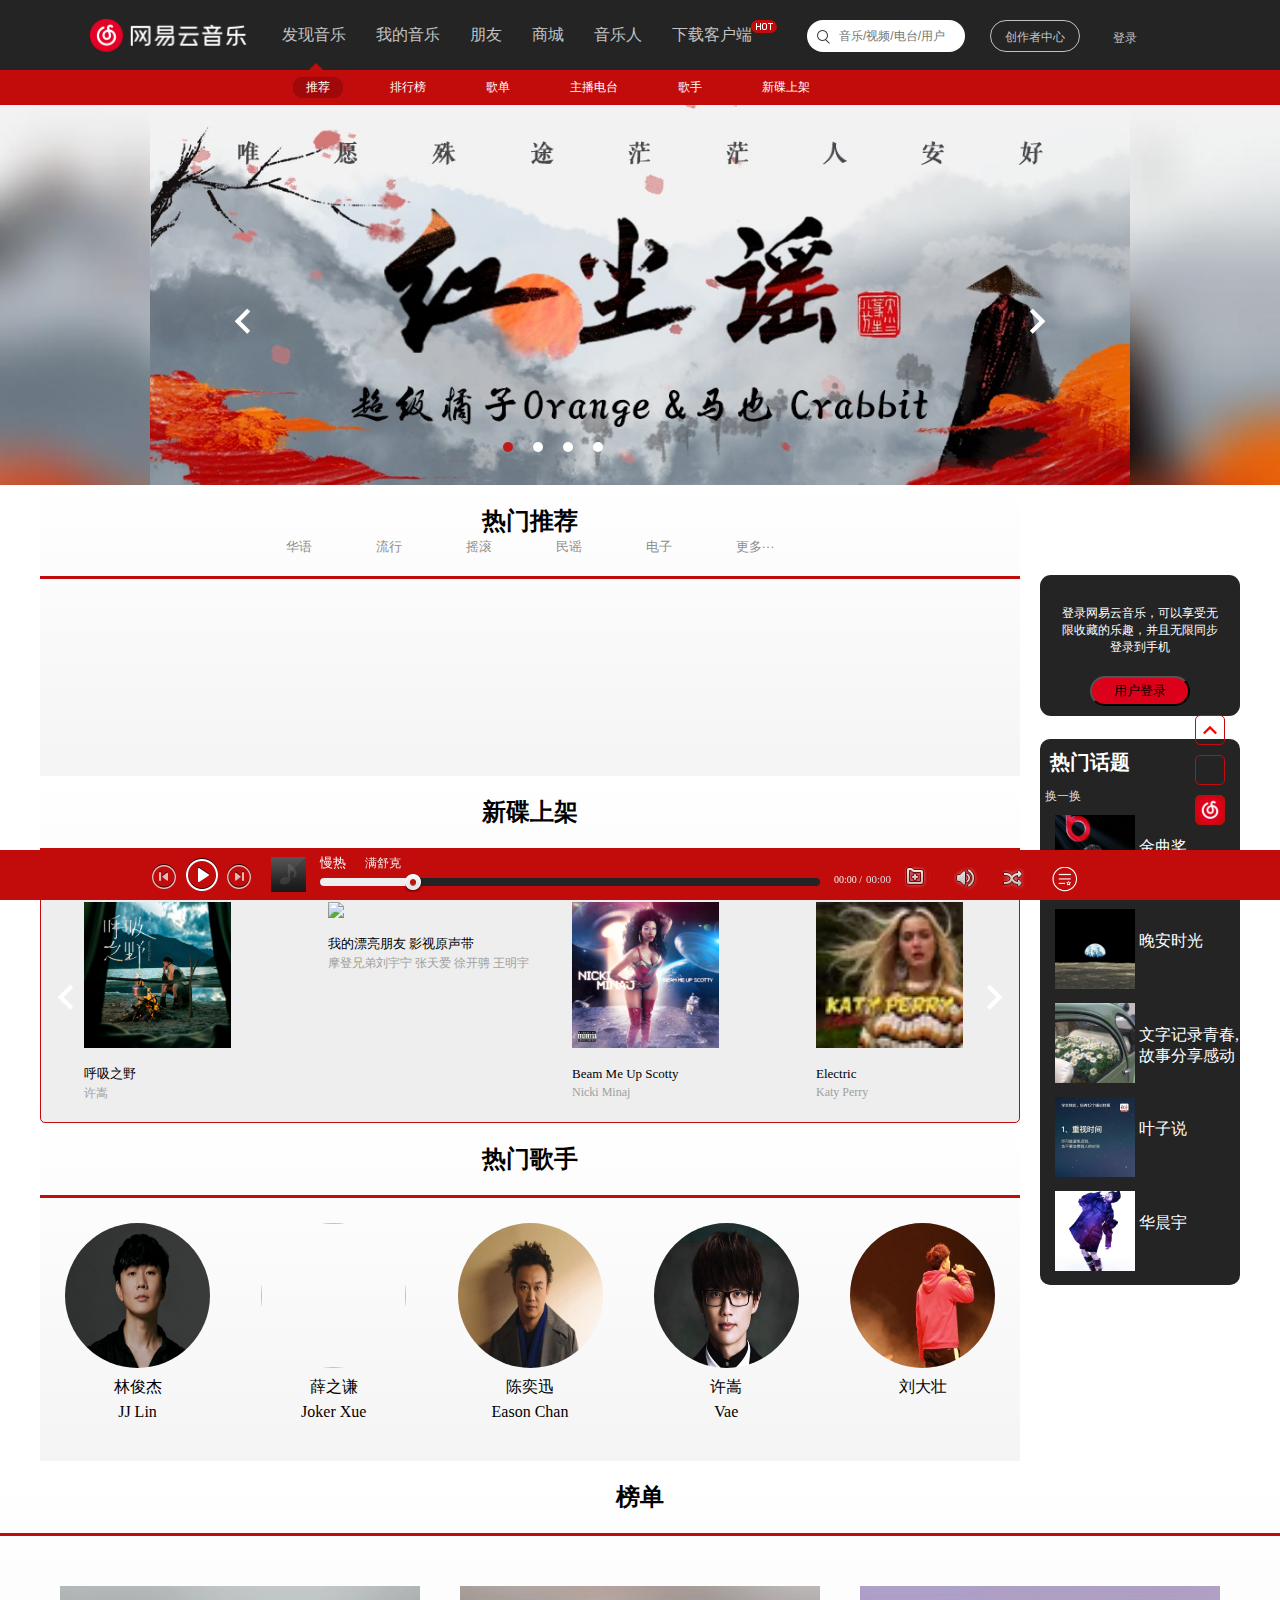
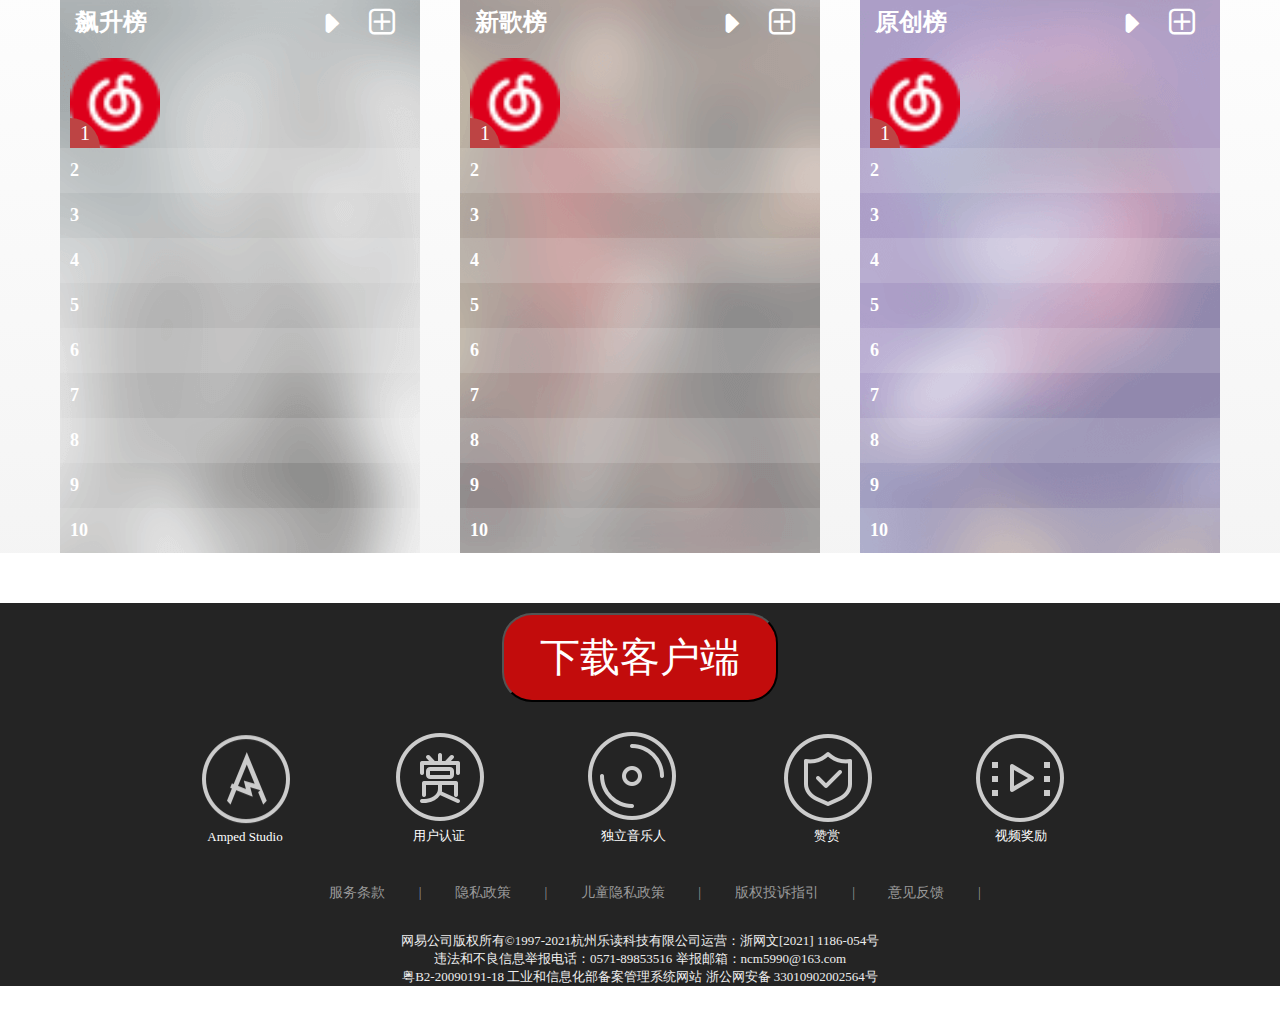
==== commit bd2cc92d: "修细节" ====
--- a/index.html
+++ b/index.html
@@ -42,9 +42,7 @@
                 </div>
                 <!-- 搜索 -->
                 <div class="search">
-                    <form action="" id="sea-form">
                         <input type="text" name="" id="index-sea" placeholder="音乐/视频/电台/用户">
-                    </form>
                     <div class="relative-search">
                         <p class="rs-user">搜索相关用户 ></p>
                         <div class="rs-main">
@@ -986,6 +984,22 @@
             </div>
         </div>
     </div>
+    <!-- 播放详情 -->
+    <div id="playpage" class="page">
+        <div class="w">
+            <div class="pg-pic">
+                <img src="" alt="">
+            <div class="pic-coast"></div>
+            </div>
+            <div class="lyric">
+                <ul>    
+
+                </ul>
+            </div>
+            
+            <div class="ul-coast"></div>
+        </div>
+    </div>
     <footer>
         <div class="w">
             <div class="btu">
@@ -1042,6 +1056,7 @@
             </div>
         </div>
     </footer>
+    <div class="occub"></div>
     <!-- 播放器 -->
     <div class="box-play">
         <div class="b-play w">
@@ -1055,7 +1070,7 @@
             <button id="play"></button>
             <!-- 下一首 -->
             <button id="Nplay"></button>
-            <div class="play-pic"></div>
+            <div class="play-pic"><a href="#/playpage"></a></div>
             <div>
                 <div>
                     <div id="play-song">慢热</div>
@@ -1077,7 +1092,6 @@
             <div class="play-set"></div>
             <div class="play-list">
                 <ul class="song-list">
-
                 </ul>
             </div>
         </div>
--- a/css/master-index.css
+++ b/css/master-index.css
@@ -422,13 +422,14 @@
 .box-play {
     position: fixed;
     bottom: 0;
-    bottom: -45px;
+    /* bottom: -45px; */
     width: 100%;
     height: 50px;
     color: #fff;
     background: rgb(194, 12, 12);
     transition: all 0.5s;
     cursor: pointer;
+    z-index: 1;
 }
 
 .box-play:hover {
@@ -807,8 +808,8 @@
 .log-tip {
     display: none;
     position: absolute;
-    top: 51%;
-    left: 7%;
+    top: 40%;
+    left: 29%;
     width: 250px;
     padding: 10px;
     color: #fff;
@@ -911,4 +912,10 @@
 .log-2-logon {
     float: right;
     color: #888;
+}
+
+/* 底部占位 */
+.occub {
+    width: 100%;
+    height: 50px;
 }--- a/css/product.css
+++ b/css/product.css
@@ -90,6 +90,10 @@
     background: linear-gradient(#fff,rgba(202, 202, 202, 0.2)); 
 }
 
+.box-hot {
+    height: 290.9px;
+}
+
 .hot-title,
 .shelves-title,
 .singer-title,
@@ -427,6 +431,19 @@
     overflow: hidden;
     text-overflow: ellipsis;
     font-size: 14px;
+}
+
+.rank>a {
+    display: inline-block;  
+    width: 55%;
+    white-space: nowrap;
+    overflow: hidden;
+    text-overflow: ellipsis;
+    font-size: 14px;
+}
+
+.rank-on>a {
+    width: 20%;
 }
 
 .singer-name a {
@@ -505,3 +522,65 @@
     color: rgb(245, 241, 241);
     vertical-align: middle;
 }
+
+
+/* 播放详情 */
+
+/* 入口 */
+.play-pic a {
+    display: inline-block;
+    width: 100%;
+    height: 100%;
+}
+
+.pg-pic {
+    position: relative;
+    width: 200px;
+    height: 200px;
+    margin: 32px auto;
+}
+
+.pg-pic img {
+    width: 100%;
+}
+
+.pic-coast {
+    position: absolute;
+    top: -10px;
+    left: -7px;
+    width: 223px;
+    height: 217px;
+    background: url(../images/base/coverall.png),no-repeat;
+    background-position: 0px 25%;
+}
+
+#playpage {
+    display: none;
+}
+
+#playpage ul {
+    margin: 0 auto;
+    text-align: center
+}
+
+#playpage ul li {
+    padding: 8px 0;
+}
+
+.lyric {
+    width: 250px;
+    height: 300px;
+    margin: 0 auto;
+    margin-top: 0px;
+    overflow: hidden;
+    /* background:  linear-gradient(0deg, rgba(60,60,60,0.5), #fff 50%, rgba(60,60,60,0.5)) */
+}
+
+.lyric::-webkit-scrollbar{
+    width: 5px;
+    background-color: initial;
+}
+
+.lyric::-webkit-scrollbar-thumb {
+    background: rgb(105, 104, 104);
+}--- a/css/search.css
+++ b/css/search.css
@@ -51,18 +51,18 @@
     background: #eee;
 }
 
-.s-cl-on {
-    color: #fff;
-    background: salmon;
+.s-class .s-cl-on {
+    /* color: #fff; */
+    border-bottom: 3px solid red ;
 }
 
 .s-class .s-cl-on:hover{
-    background: salmon;
+    background: #ddd;
 }
 
 .s-res li {
-    border-radius: 5px;
     margin: 5px;
+    border-bottom: 2px solid #ddd;
 }
 
 .s-res li span{
@@ -75,11 +75,11 @@
 }
 
 .s-res-odd {
-    background: #ccc;
+    background: #fff;
 }
 
 .s-res-even {
-    background: salmon;
+    background: #fff;
 }
 
 .s-name {
@@ -104,7 +104,7 @@
     width: 20px;
     height: 20px;
     margin: 0 15px;
-    color: #fff ;
+    color: #aaa ;
     font-family: 'icomoon';
     cursor: pointer;
 }
@@ -163,6 +163,6 @@
 }
 
 .s-page .pa-on {
-    background: salmon;
+    background: red;
     color: #fff;
 }
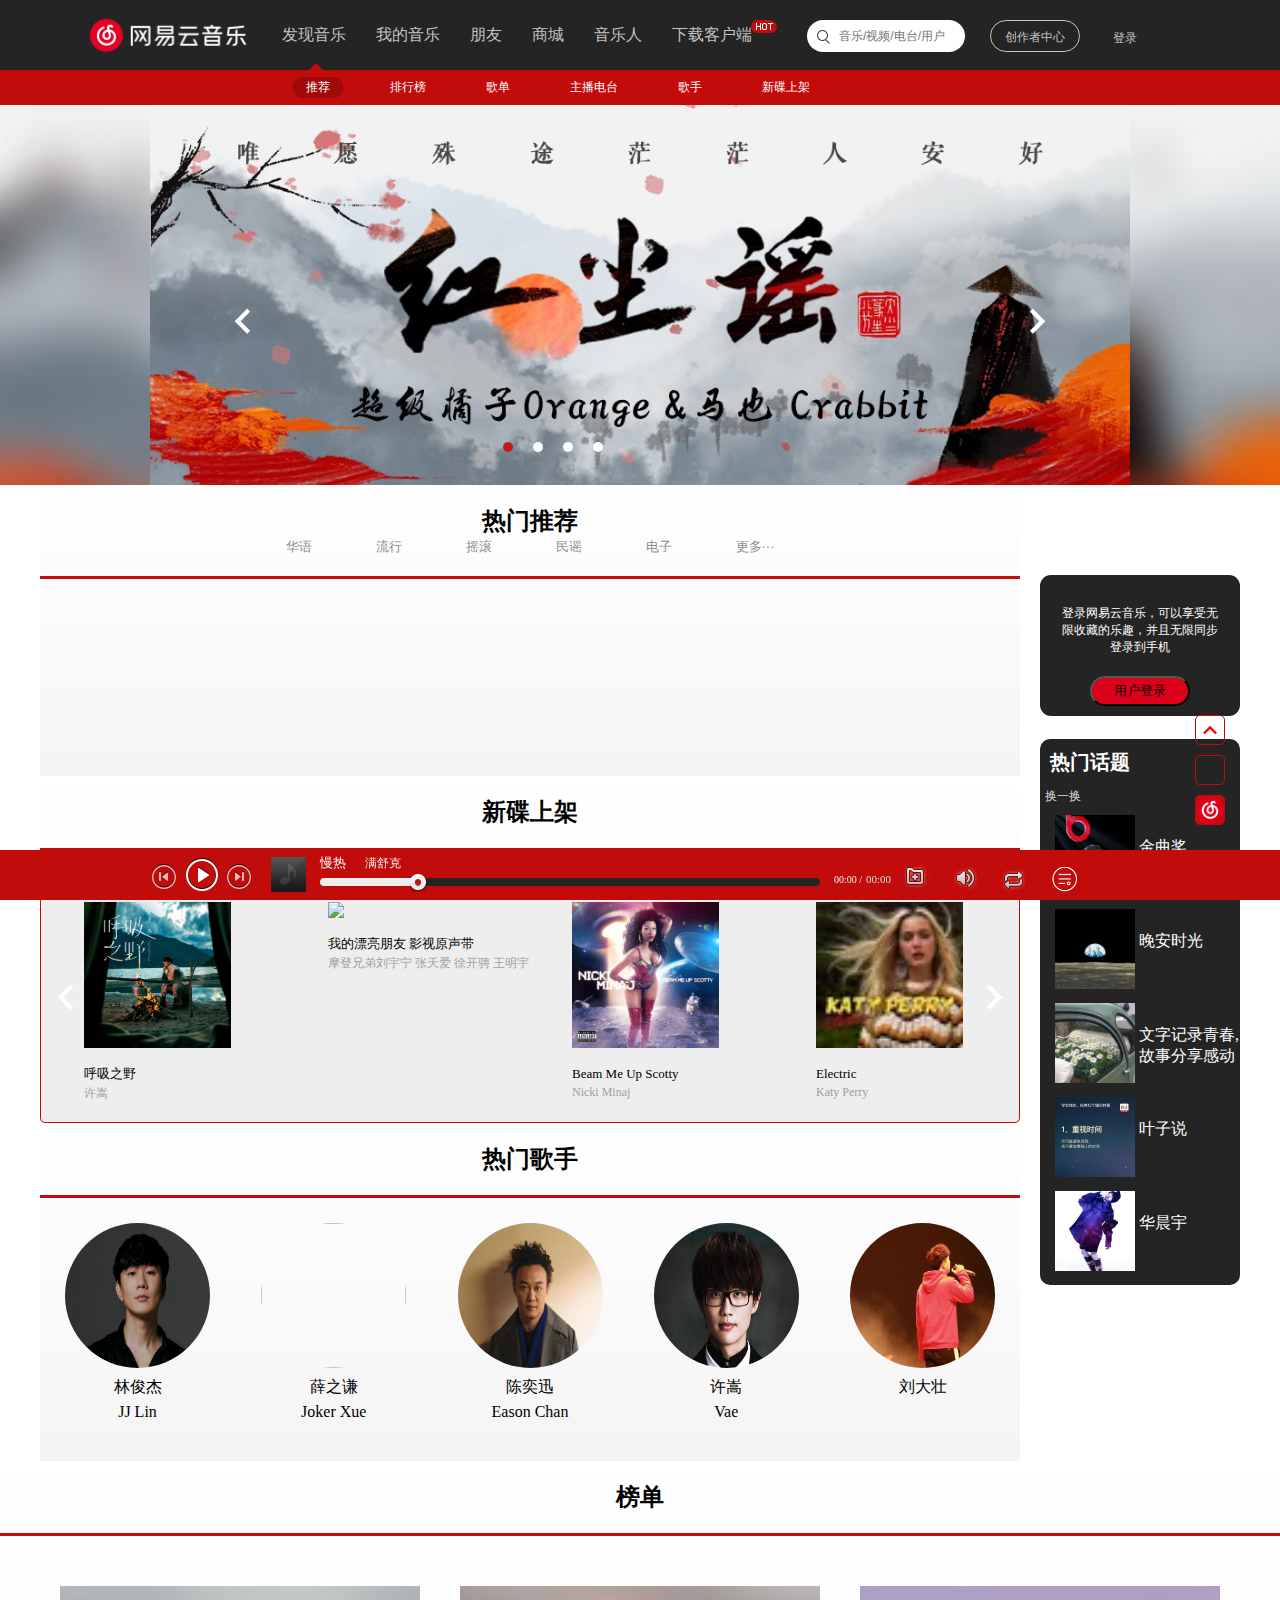
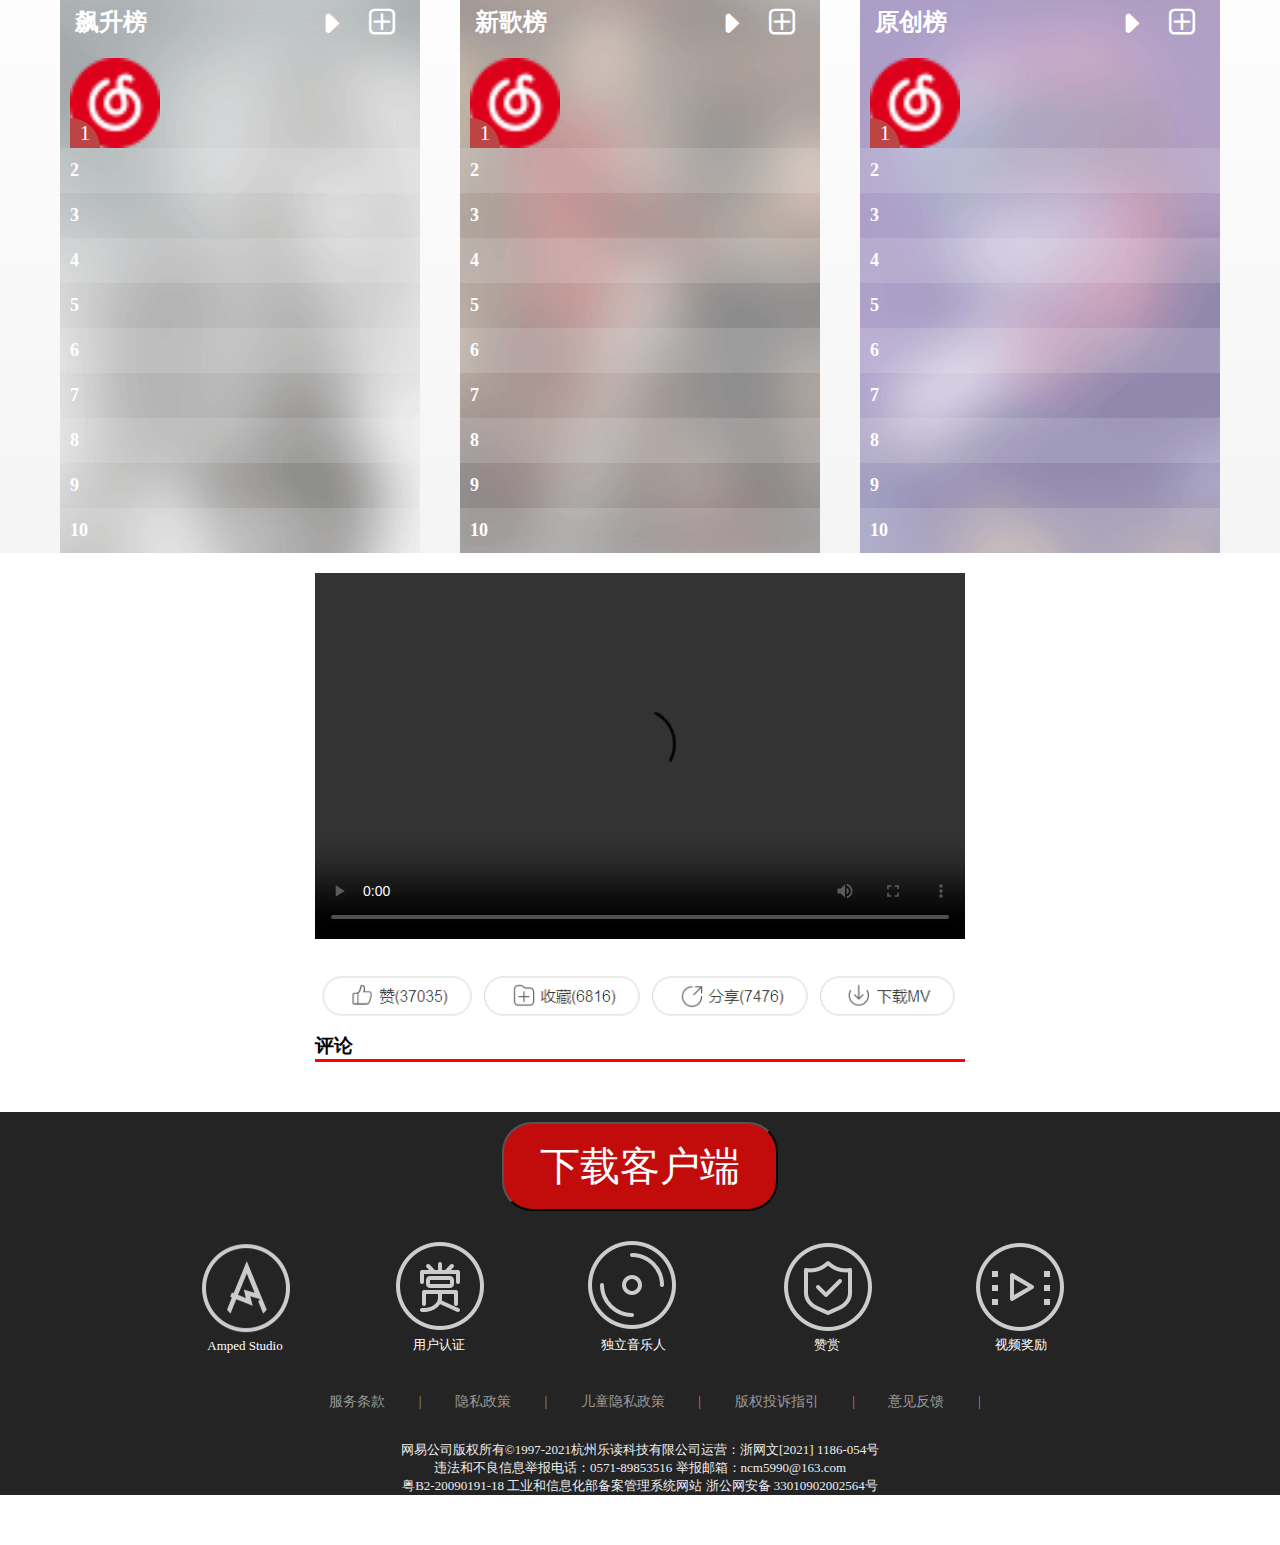
==== commit 900136a4: "5.29" ====
--- a/index.html
+++ b/index.html
@@ -13,7 +13,8 @@
     <link rel="stylesheet" href="css/product.css">
     <link rel="stylesheet" href="css/user.css">
     <link rel="stylesheet" href="css/search.css">
-    <!-- <link rel="shortcut icon" href="images/base/favicon (1).ico" type="image/x-icon"> -->
+    <link rel="stylesheet" href="css/video.css">
+    <link rel="shortcut icon" href="images/base/favicon (1).ico" type="image/x-icon">
     <title>网易云音乐</title>
     <style>
 
@@ -532,8 +533,8 @@
                 <div class="up-rank rankone" tag='19723756'>
                     <div class="rank-top">
                         <h2>飙升榜</h2>
-                        <span title="添加到播放列表" class="play-rank-list"></span>
-                        <span title="播放" class="add-rank-list"></span>
+                        <span title="添加到播放列表" class="add-rank-list"></span>
+                        <span title="播放" class="play-rank-list"></span>
                     </div>
                     <ul>
                         <li class="rank rank-on">
@@ -642,8 +643,8 @@
                 <div class="new-rank rankone" tag='3779629'>
                     <div class="rank-top">
                         <h2>新歌榜</h2>
-                        <span title="添加到播放列表" class="play-rank-list"></span>
-                        <span title="播放" class="add-rank-list"></span>
+                        <span title="添加到播放列表" class="add-rank-list"></span>
+                        <span title="播放" class="play-rank-list"></span>
                     </div>
                     <ul>
                         <li class="rank rank-on">
@@ -752,8 +753,8 @@
                 <div class="ori-rank rankone" tag='2884035'>
                     <div class="rank-top">
                         <h2>原创榜</h2>
-                        <span title="添加到播放列表" class="play-rank-list"></span>
-                        <span title="播放" class="add-rank-list"></span>
+                        <span title="添加到播放列表" class="add-rank-list"></span>
+                        <span title="播放" class="play-rank-list"></span>
                     </div>
                     <ul>
                         <li class="rank rank-on">
@@ -871,10 +872,10 @@
         <span class="s-tip">搜索“”，找到 9999 首单曲</span>
         <div class="s-class">
             <ul>
-                <li class="s-cl-on">单曲</li>
+                <li class="s-cl-on" id="ss">单曲</li>
                 <li>歌手</li>
                 <li>专辑</li>
-                <li>视频</li>
+                <li class="s-mv">视频</li>
                 <li>歌词</li>
                 <li>歌单</li>
                 <li>声音主播</li>
@@ -883,6 +884,7 @@
         </div>
         <div class="s-res">
             <ul>
+                <!-- 单曲 -->
                 <!-- <li>
                 <span class="s-name">something</span>
                 <div class="s-ico">
@@ -893,7 +895,15 @@
                 <span class="s-alu">ZZZ</span>
                 <span class="s-leng">00:00</span>
             </li> -->
-
+            <!-- mv -->
+            <!-- <li class="s-mvs">
+                <div>
+                <img src="images/base/109951165647004069.jpg" alt="">
+                </div>
+                <p class="">......</p>
+                <p class="s-mvs-art">.....</p>
+            </li> -->
+            <!-- <a herf="mv.html" target="_blank"></a> -->
             </ul>
         </div>
         <div class="s-page">
@@ -998,6 +1008,33 @@
             </div>
             
             <div class="ul-coast"></div>
+        </div>
+    </div>
+    <div id="video" class="page w">
+        <!-- <h1>视频标题</h1>
+        <p class="v-art">作者</p> -->
+        <div class="b-v">
+            <video src="" id="vv" controls ></video>
+        </div>
+        <div class="v-fake">
+            <img src="images/base/0529005604.png" alt="">
+        </div>
+        <!-- 评论 -->
+        <div class="b-comment">
+            <div class="com-title">
+                <h3>评论</h3>
+            </div>
+            <ul>
+                <!-- <li class="v-com">
+                    <div>
+                        <img src="images/base/coverall.png" alt="">
+                        <p>xxx</p>
+                    </div>
+                    <div class="com-con">hhhhhhhhhhhhhh</div>
+                    <span class="com-g"></span>
+                </li> -->
+                
+            </ul>
         </div>
     </div>
     <footer>
@@ -1077,7 +1114,7 @@
                     <div id="play-singer">满舒克</div>
                 </div>
                 <div class="progress-bar">
-                    <div id="bar-white">
+                    <div class="bar-white">
                         <span></span>
                     </div>
                     <div></div>
@@ -1088,7 +1125,15 @@
                 <div id="song-time">00:00</div>
             </div>
             <div id="collect"></div>
-            <div id="void-set"></div>
+            <div class="b-voice">
+                <div id="voice-set">
+                </div>
+                <div class="voice-bar">
+                    <div class="bar-white">
+                        <span></span>
+                    </div>
+                </div>
+            </div>
             <div class="play-set"></div>
             <div class="play-list">
                 <ul class="song-list">
@@ -1188,6 +1233,7 @@
     <script type="text/javascript" src="js/dyamic.js"></script>
     <script type="text/javascript" src="js/login.js" async defer></script>
     <script type="text/javascript" src="js/user.js" async defer></script>
+    <script type="text/javascript" src="js/mv.js" async defer></script>
 </body>
 
 </html>--- a/css/master-index.css
+++ b/css/master-index.css
@@ -506,7 +506,7 @@
     /* overflow: hidden; */
 }
 
-#bar-white {
+.progress-bar .bar-white {
     display: inline-block;
     position: absolute;
     top: 0;
@@ -514,15 +514,17 @@
     width: 100px;
     height: 100%;
     background: #eee;
-    border-radius: 4px;
-}
-
-#bar-white span{
+    border-radius: 4px 0 0 4px
+}
+
+.progress-bar .bar-white span{
+    /* display: inline-block; */
     position: absolute;
     top: -6px;
-    right: -5px;
+    right: -10px;
     width: 20px;
     height: 20px;
+    /* z-index: -1; */
     background: url(../images/base/iconall.png);
     background-position: -3px -251px
 }
@@ -543,7 +545,7 @@
 }
 
 #collect,
-#void-set,
+#voice-set,
 .play-set,
 .play-list {
     width: 25px;
@@ -555,16 +557,54 @@
 
 #collect {
     background-position: 61px 424px;
+    width: 25px;
+    height: 25px;
+    margin: 0 10px;
 }
 
 /* 声音设置 */
-#void-set {
+.b-voice {
+    position: relative;
+}
+
+#voice-set {
+    position: relative;
     background-position: 120px 367px;
+}
+
+.b-voice .voice-bar {
+    display: none;
+    position: absolute;
+    left: 32%;
+    bottom: 25px;
+    width: 3px;
+    height: 71px;
+    background: rgb(200 199 199);
+    border-radius: 6px;
+}
+
+.voice-bar .bar-white {
+    position: absolute;
+    bottom: 0;
+    width: 100%;
+    height: 10px;
+    background-color: #fff;
+}
+
+.voice-bar span {
+    display: inline-block;
+    position: absolute;
+    top: -7px;
+    left: -50%;
+    width: 7px;
+    height: 7px;
+    background: #fff;
+    border-radius: 5px;
 }
 
 /* 播放设置 */
 .play-set {
-    background-position: 56px 367px;
+    background-position: 117px 273px;
 }
 
 /* 播放列表 */
--- a/css/search.css
+++ b/css/search.css
@@ -129,6 +129,29 @@
     font-size: 12px;
 }
 
+.s-res .s-mvs {
+    display: inline-block;
+    border: none;
+    width: 200px;
+    height: 180px;
+    margin: 19px;
+}
+
+.s-mvs>div {
+    width: 100%;
+    height: 130px;
+    overflow: hidden;
+}
+
+.s-res .s-mvs img {
+    width: 100%;
+}
+
+.s-res .s-mvs .s-mvs-art {
+    color: #aaa;
+    font-size: 12px;
+}
+
 /* 分按钮 */
 .s-page {
     width: 500px;
--- a/css/video.css
+++ b/css/video.css
@@ -0,0 +1,74 @@
+
+#video{
+    width: 650px;
+    margin: 0 auto;
+}
+
+.v-art {
+    color: #aaa;
+}
+
+.b-v {
+    margin: 20px auto;
+    width: 650px;
+    height: 366px;
+}
+
+#video video {
+    width: 100%;
+    height: 100%;
+}
+
+.v-fake img{
+    width: 650px;
+} 
+
+
+.b-comment {
+
+}
+
+.b-comment .com-title {
+    border-bottom: 3px solid red;
+}
+
+.b-comment .v-com {
+    position: relative;
+    padding: 10px 15px;
+    border-bottom: 2px solid #bbb;
+}
+
+.v-com p {  
+    display: inline-block;
+    padding-left: 15px;
+    color: #aaa;
+    font-size: 12px;
+    vertical-align: middle;
+}
+
+.v-com img {
+    width: 30px;
+    height: 30px;
+    border-radius: 50%;
+    overflow: hidden;
+    vertical-align: middle;
+}
+
+.com-con {
+    max-height: 60px;
+    margin-top: 10px;
+    font-size: 13px;
+    line-height: 20px;
+    overflow: hidden;
+}
+
+.v-com span {
+    display: inline-block;
+    position: absolute;
+    top: 10px;
+    right: 5px;
+    width: 15px;
+    height: 14px;
+    background: url(../images/base/icon2.png);
+    background-position: -150px 0
+}
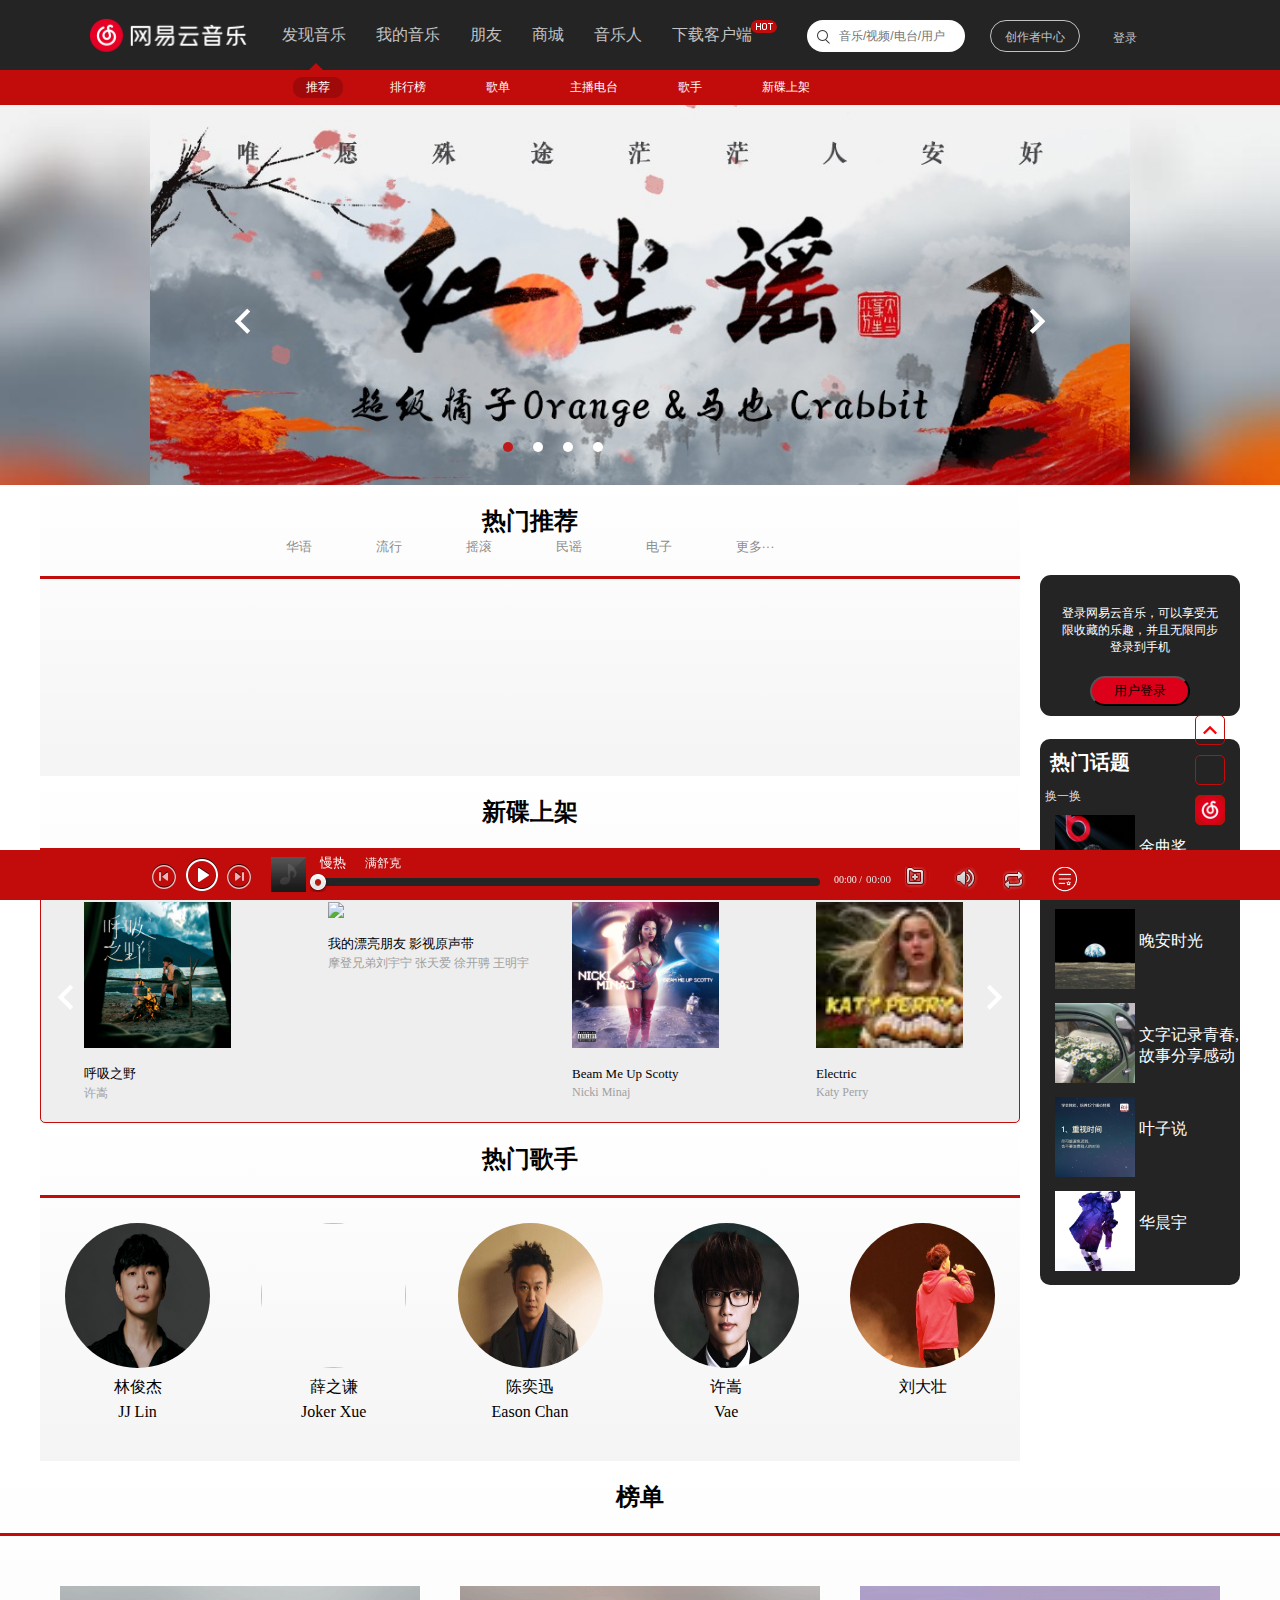
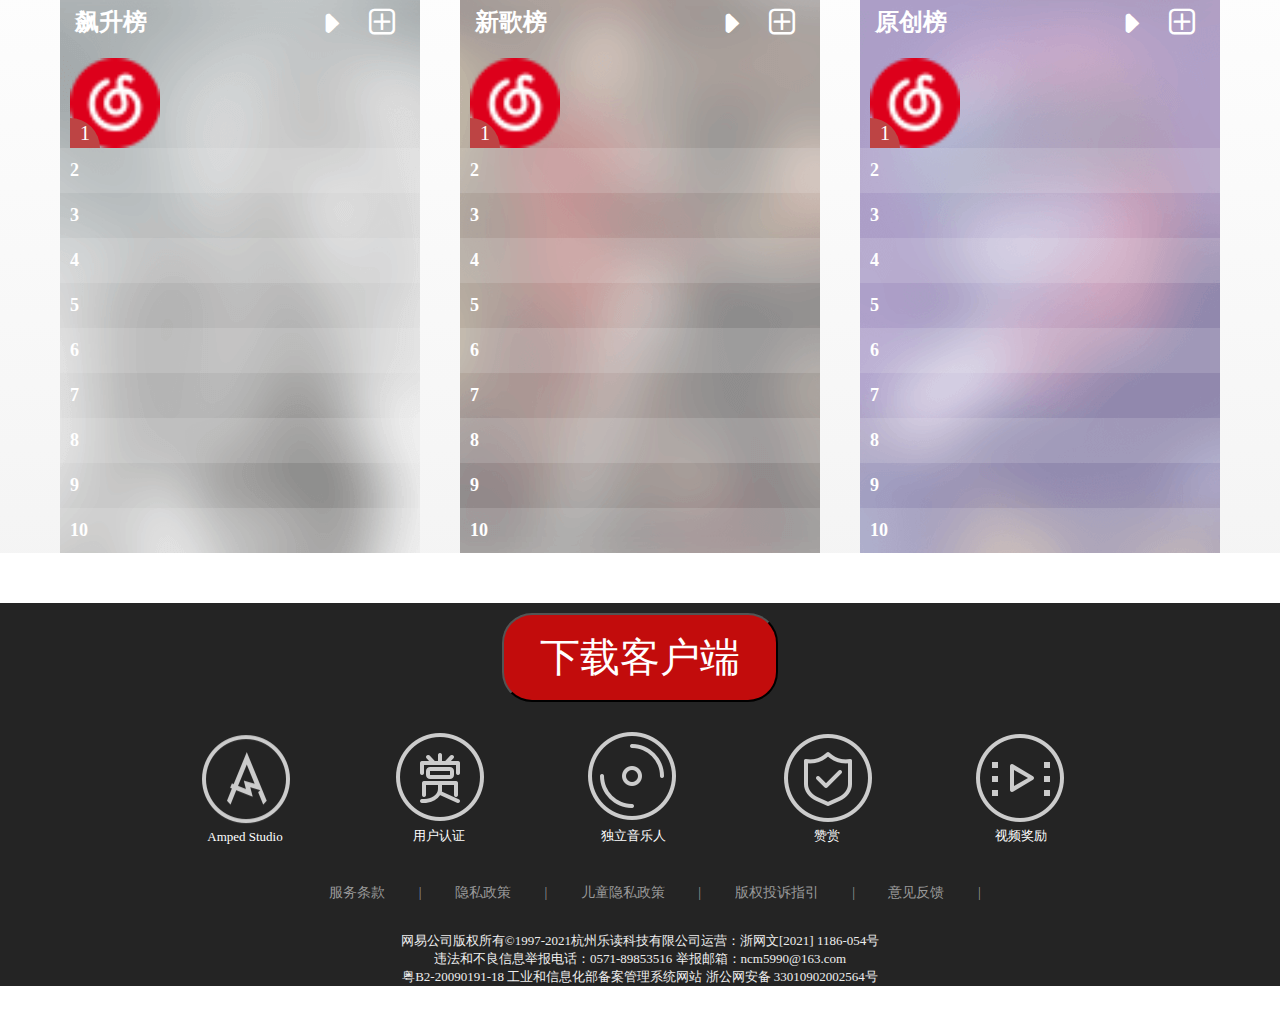
==== commit a599a453: "5.29" ====
--- a/index.html
+++ b/index.html
@@ -1011,8 +1011,8 @@
         </div>
     </div>
     <div id="video" class="page w">
-        <!-- <h1>视频标题</h1>
-        <p class="v-art">作者</p> -->
+        <h1>视频标题</h1>
+        <p class="v-art">作者</p>
         <div class="b-v">
             <video src="" id="vv" controls ></video>
         </div>
--- a/css/master-index.css
+++ b/css/master-index.css
@@ -511,7 +511,7 @@
     position: absolute;
     top: 0;
     /* display: inline-block; */
-    width: 100px;
+    width: 0px;
     height: 100%;
     background: #eee;
     border-radius: 4px 0 0 4px
--- a/css/user.css
+++ b/css/user.css
@@ -125,7 +125,7 @@
 /* 个人主页 */
 #user {
     display: none;
-    padding: 0 40px;
+    /* padding: 0 40px; */
 }
 
 /* 个人信息 */
@@ -221,6 +221,7 @@
 
 .u-lis .hot-son {
     display: inline-block;
+    margin: 0 18px;
 }
 
 /* .u-fs {
@@ -229,7 +230,7 @@
 
 .u-fs ul li {
     display: inline-block;
-    margin: 5px;
+    margin: 5px 13px;
     width: 169px;
     text-align: center;
 }
--- a/css/video.css
+++ b/css/video.css
@@ -1,5 +1,6 @@
 
 #video{
+    display: none;
     width: 650px;
     margin: 0 auto;
 }
@@ -25,7 +26,7 @@
 
 
 .b-comment {
-
+    
 }
 
 .b-comment .com-title {
@@ -72,3 +73,35 @@
     background: url(../images/base/icon2.png);
     background-position: -150px 0
 }
+
+/* 分页 */
+.b-page {
+    width: 550px;
+    height: 30px;
+    line-height: 30px;
+    margin: 20px auto;
+}
+
+.btnl,
+.btnr {
+    width: 65px;
+    background: #fff;
+    border: none;
+}
+
+.b-page ul {
+    display: inline-block;
+}
+
+.b-page ul li {
+    display: inline-block;
+    width: 30px;
+    margin: 5px;
+    border: 1px solid #ccc;
+    text-align: center;
+    border-radius: 8px;
+}
+
+.b-page .pa-on {
+    background: red;
+}
